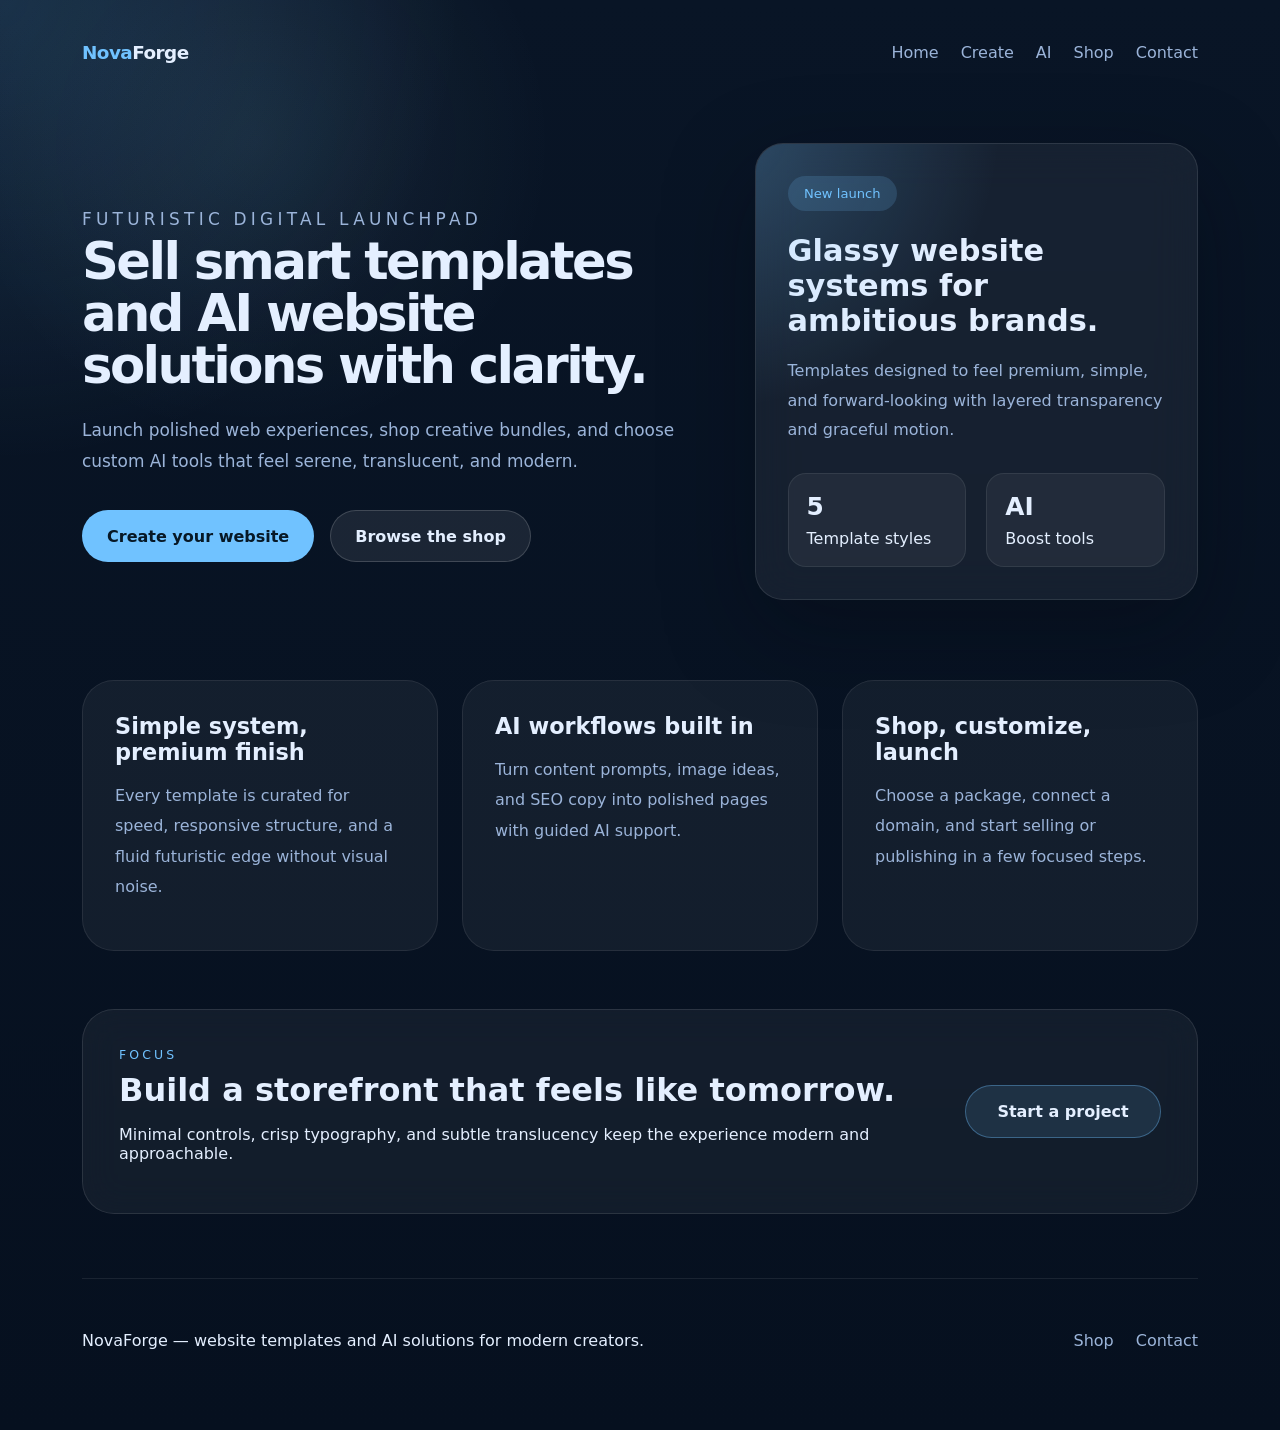
==== index.html @ 1016f18b "Initial commit: futuristic website templates site" ====
<!DOCTYPE html>
<html lang="en">
  <head>
    <meta charset="UTF-8" />
    <meta name="viewport" content="width=device-width, initial-scale=1.0" />
    <title>NovaForge — Futuristic website templates & AI solutions</title>
    <link rel="stylesheet" href="style.css" />
    <script defer src="index.js"></script>
  </head>
  <body>
    <div class="page-shell">
      <header class="site-header">
        <a class="brand" href="index.html"><span>Nova</span>Forge</a>
        <nav class="site-nav" aria-label="Primary navigation">
          <a href="index.html">Home</a>
          <a href="create.html">Create</a>
          <a href="ai.html">AI</a>
          <a href="shop.html">Shop</a>
          <a href="contact.html">Contact</a>
        </nav>
        <button class="nav-toggle" aria-label="Open menu"><span></span><span></span><span></span></button>
      </header>

      <main class="hero-panel home-hero">
        <div class="hero-copy reveal-on-scroll">
          <p class="eyebrow">Futuristic digital launchpad</p>
          <h1>Sell smart templates and AI website solutions with clarity.</h1>
          <p>Launch polished web experiences, shop creative bundles, and choose custom AI tools that feel serene, translucent, and modern.</p>
          <div class="hero-actions">
            <a class="btn btn-primary" href="create.html">Create your website</a>
            <a class="btn btn-secondary" href="shop.html">Browse the shop</a>
          </div>
        </div>

        <aside class="hero-card reveal-on-scroll">
          <div class="hero-card__tag">New launch</div>
          <h2>Glassy website systems for ambitious brands.</h2>
          <p>Templates designed to feel premium, simple, and forward-looking with layered transparency and graceful motion.</p>
          <div class="hero-card__stats">
            <div>
              <strong>5</strong>
              <span>Template styles</span>
            </div>
            <div>
              <strong>AI</strong>
              <span>Boost tools</span>
            </div>
          </div>
        </aside>
      </main>

      <section class="feature-grid">
        <article class="feature-block reveal-on-scroll">
          <h2>Simple system, premium finish</h2>
          <p>Every template is curated for speed, responsive structure, and a fluid futuristic edge without visual noise.</p>
        </article>
        <article class="feature-block reveal-on-scroll">
          <h2>AI workflows built in</h2>
          <p>Turn content prompts, image ideas, and SEO copy into polished pages with guided AI support.</p>
        </article>
        <article class="feature-block reveal-on-scroll">
          <h2>Shop, customize, launch</h2>
          <p>Choose a package, connect a domain, and start selling or publishing in a few focused steps.</p>
        </article>
      </section>

      <section class="wide-cta reveal-on-scroll">
        <div>
          <span class="eyebrow">Focus</span>
          <h2>Build a storefront that feels like tomorrow.</h2>
          <p>Minimal controls, crisp typography, and subtle translucency keep the experience modern and approachable.</p>
        </div>
        <a class="glass-link" href="create.html">Start a project</a>
      </section>

      <footer class="site-footer reveal-on-scroll">
        <p>NovaForge — website templates and AI solutions for modern creators.</p>
        <div class="footer-links">
          <a href="shop.html">Shop</a>
          <a href="contact.html">Contact</a>
        </div>
      </footer>
    </div>

    <div class="mobile-menu" aria-hidden="true">
      <nav>
        <a href="index.html">Home</a>
        <a href="create.html">Create</a>
        <a href="ai.html">AI</a>
        <a href="shop.html">Shop</a>
        <a href="contact.html">Contact</a>
      </nav>
      <button class="close-menu">Close menu</button>
    </div>
  </body>
</html>
---- style.css ----
:root {
  color-scheme: dark;
  --bg: #08121f;
  --surface: rgba(16, 29, 48, 0.72);
  --surface-strong: rgba(22, 39, 65, 0.88);
  --panel: rgba(128, 177, 255, 0.12);
  --text: #e4efff;
  --muted: #9bb4d9;
  --accent: #70c2ff;
  --accent-soft: rgba(112, 194, 255, 0.16);
  --border: rgba(255, 255, 255, 0.12);
  --shadow: 0 30px 90px rgba(5, 10, 18, 0.35);
  --radius: 28px;
}

* {
  box-sizing: border-box;
}

html,
body {
  margin: 0;
  min-height: 100%;
  font-family: Inter, ui-sans-serif, system-ui, -apple-system, BlinkMacSystemFont, "Segoe UI", sans-serif;
  background: radial-gradient(circle at top left, rgba(112, 194, 255, 0.16), transparent 24%),
    radial-gradient(circle at 20% 10%, rgba(168, 232, 255, 0.08), transparent 18%),
    linear-gradient(180deg, #091526 0%, #06101f 100%);
  color: var(--text);
}

body {
  overflow-x: hidden;
}

img,
svg {
  max-width: 100%;
  display: block;
}

a {
  color: inherit;
  text-decoration: none;
}

button {
  font: inherit;
}

.page-shell {
  max-width: 1180px;
  margin: 0 auto;
  padding: 32px 32px 64px;
}

.site-header {
  display: flex;
  align-items: center;
  justify-content: space-between;
  gap: 28px;
  padding: 10px 0 32px;
}

.brand {
  color: var(--text);
  font-size: 1.15rem;
  font-weight: 700;
  letter-spacing: -0.03em;
}

.brand span {
  color: var(--accent);
}

.site-nav {
  display: flex;
  flex-wrap: wrap;
  align-items: center;
  gap: 22px;
}

.site-nav a {
  color: var(--muted);
  transition: color 180ms ease;
}

.site-nav a:hover,
.site-nav a:focus-visible {
  color: var(--text);
}

.nav-toggle {
  display: none;
  width: 48px;
  height: 48px;
  border: 1px solid var(--border);
  border-radius: 16px;
  background: rgba(12, 20, 34, 0.72);
  backdrop-filter: blur(18px);
  color: var(--text);
  cursor: pointer;
  padding: 0;
  position: relative;
}

.nav-toggle span {
  display: block;
  width: 20px;
  height: 2px;
  background: currentColor;
  border-radius: 999px;
  margin: 5px auto;
}

.hero-panel {
  display: grid;
  grid-template-columns: 1.3fr 0.9fr;
  gap: 32px;
  align-items: center;
  padding: 48px 0 32px;
}

.hero-copy {
  max-width: 620px;
}

.eyebrow {
  text-transform: uppercase;
  letter-spacing: 0.25em;
  font-size: 0.78rem;
  color: var(--accent);
  margin-bottom: 18px;
}

h1,
h2,
h3 {
  margin: 0;
  color: var(--text);
}

h1 {
  font-size: clamp(2.6rem, 4vw, 4.4rem);
  line-height: 1.02;
  letter-spacing: -0.05em;
}

.hero-copy p {
  font-size: 1.06rem;
  line-height: 1.8;
  color: var(--muted);
  margin: 24px 0 0;
}

.hero-actions {
  display: flex;
  flex-wrap: wrap;
  gap: 16px;
  margin-top: 34px;
}

.btn {
  display: inline-flex;
  align-items: center;
  justify-content: center;
  min-height: 52px;
  padding: 0 24px;
  border-radius: 999px;
  border: 1px solid transparent;
  font-weight: 600;
  transition: transform 180ms ease, background-color 180ms ease, border-color 180ms ease;
}

.btn:hover,
.btn:focus-visible {
  transform: translateY(-1px);
}

.btn-primary {
  background: var(--accent);
  color: #071826;
}

.btn-secondary {
  background: rgba(255, 255, 255, 0.08);
  border-color: rgba(255, 255, 255, 0.16);
  color: var(--text);
}

.hero-card {
  position: relative;
  min-height: 320px;
  border-radius: var(--radius);
  background: rgba(255, 255, 255, 0.06);
  border: 1px solid rgba(255, 255, 255, 0.1);
  box-shadow: var(--shadow);
  backdrop-filter: blur(22px);
  padding: 32px;
  overflow: hidden;
}

.hero-card::before {
  content: "";
  position: absolute;
  inset: -20px 0 0 -40px;
  background: radial-gradient(circle at top left, rgba(112, 194, 255, 0.28), transparent 42%);
}

.hero-card__tag {
  display: inline-flex;
  align-items: center;
  gap: 10px;
  padding: 10px 16px;
  border-radius: 999px;
  background: rgba(112, 194, 255, 0.16);
  font-size: 0.82rem;
  color: var(--accent);
  margin-bottom: 22px;
}

.hero-card h2 {
  font-size: 1.9rem;
  margin-bottom: 18px;
}

.hero-card p {
  color: var(--muted);
  line-height: 1.85;
}

.hero-card__stats {
  display: grid;
  grid-template-columns: repeat(2, minmax(0, 1fr));
  gap: 20px;
  margin-top: 28px;
}

.hero-card__stats div {
  background: rgba(255, 255, 255, 0.05);
  border: 1px solid rgba(255, 255, 255, 0.08);
  border-radius: 18px;
  padding: 18px;
}

.hero-card__stats strong {
  display: block;
  font-size: 1.55rem;
  margin-bottom: 8px;
}

.feature-grid {
  display: grid;
  grid-template-columns: repeat(3, minmax(0, 1fr));
  gap: 24px;
  margin-top: 48px;
}

.feature-block {
  background: rgba(255, 255, 255, 0.05);
  border: 1px solid rgba(255, 255, 255, 0.08);
  border-radius: 32px;
  padding: 32px;
  min-height: 220px;
}

.feature-block h2 {
  font-size: 1.4rem;
  margin-bottom: 14px;
}

.feature-block p {
  color: var(--muted);
  line-height: 1.9;
}

.wide-cta {
  display: flex;
  justify-content: space-between;
  align-items: center;
  gap: 24px;
  margin-top: 58px;
  padding: 34px 36px;
  border-radius: 32px;
  border: 1px solid rgba(255, 255, 255, 0.1);
  background: rgba(255, 255, 255, 0.05);
  backdrop-filter: blur(18px);
}

.wide-cta h2 {
  font-size: 2rem;
  margin: 8px 0 0;
}

.glass-link {
  display: inline-flex;
  align-items: center;
  justify-content: center;
  min-width: 196px;
  padding: 16px 22px;
  border-radius: 999px;
  border: 1px solid rgba(112, 194, 255, 0.36);
  background: rgba(112, 194, 255, 0.12);
  color: var(--text);
  font-weight: 600;
}

.site-footer {
  display: flex;
  justify-content: space-between;
  align-items: center;
  gap: 28px;
  margin-top: 64px;
  padding-top: 36px;
  border-top: 1px solid rgba(255, 255, 255, 0.08);
}

.footer-links {
  display: flex;
  gap: 22px;
  flex-wrap: wrap;
}

.footer-links a {
  color: var(--muted);
}

.mobile-menu {
  position: fixed;
  inset: 0;
  background: rgba(4, 12, 24, 0.96);
  transform: translateY(-100%);
  transition: transform 260ms ease;
  padding: 60px 28px 24px;
  display: flex;
  flex-direction: column;
  justify-content: space-between;
  z-index: 40;
}

.mobile-menu.open {
  transform: translateY(0);
}

.mobile-menu nav {
  display: grid;
  gap: 22px;
}

.mobile-menu a {
  color: var(--text);
  font-size: 1.2rem;
  font-weight: 600;
}

.close-menu {
  border: 0;
  background: rgba(255, 255, 255, 0.08);
  color: var(--text);
  border-radius: 18px;
  min-height: 52px;
  cursor: pointer;
}

.reveal-on-scroll {
  opacity: 0;
  transform: translateY(24px);
  transition: opacity 650ms ease, transform 650ms ease;
}

.reveal-on-scroll.is-visible {
  opacity: 1;
  transform: translateY(0);
}

@media (max-width: 960px) {
  .page-shell {
    padding: 28px 24px 56px;
  }

  .hero-panel {
    grid-template-columns: 1fr;
  }

  .feature-grid {
    grid-template-columns: 1fr;
  }

  .wide-cta {
    flex-direction: column;
    align-items: stretch;
  }

  .site-header {
    align-items: flex-start;
  }

  .site-nav {
    display: none;
  }

  .nav-toggle {
    display: inline-flex;
  }
}

@media (max-width: 640px) {
  h1 {
    font-size: 2.45rem;
  }

  .hero-card {
    min-height: auto;
  }

  .hero-actions {
    flex-direction: column;
  }
}
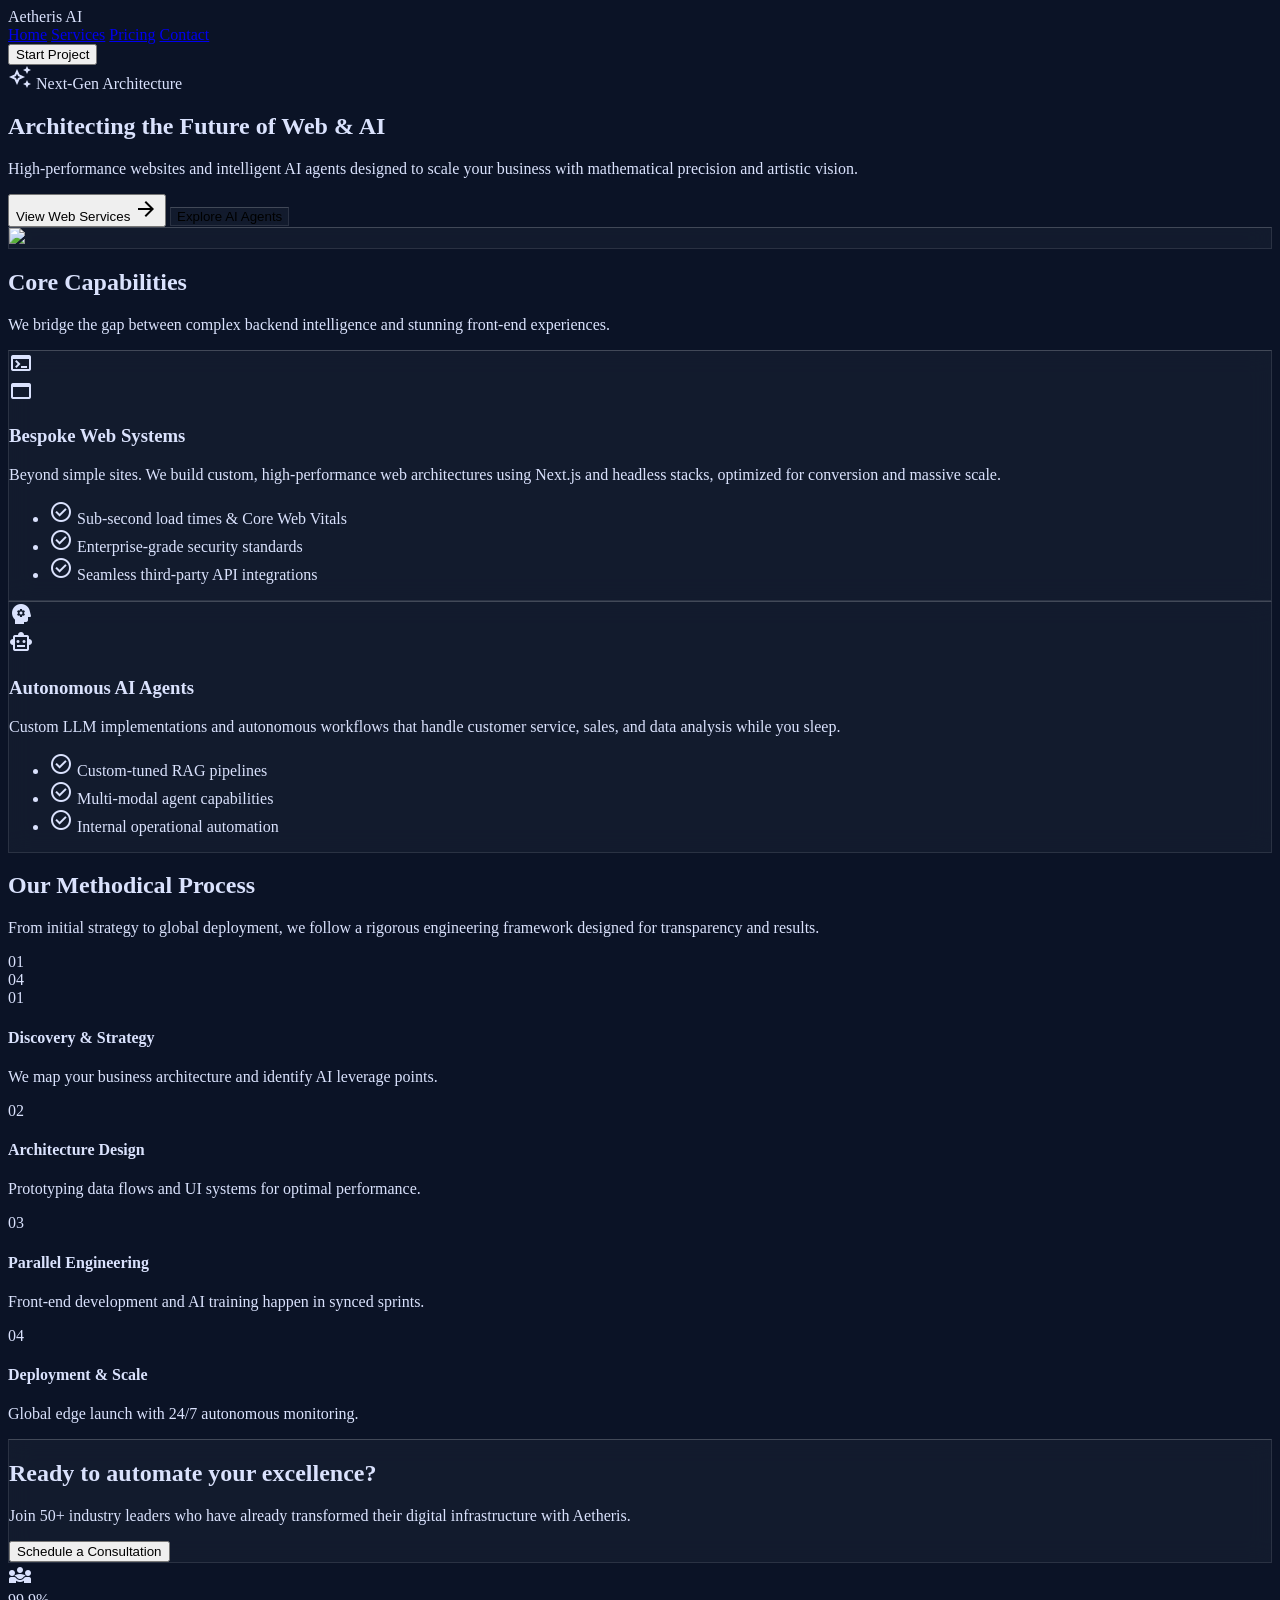
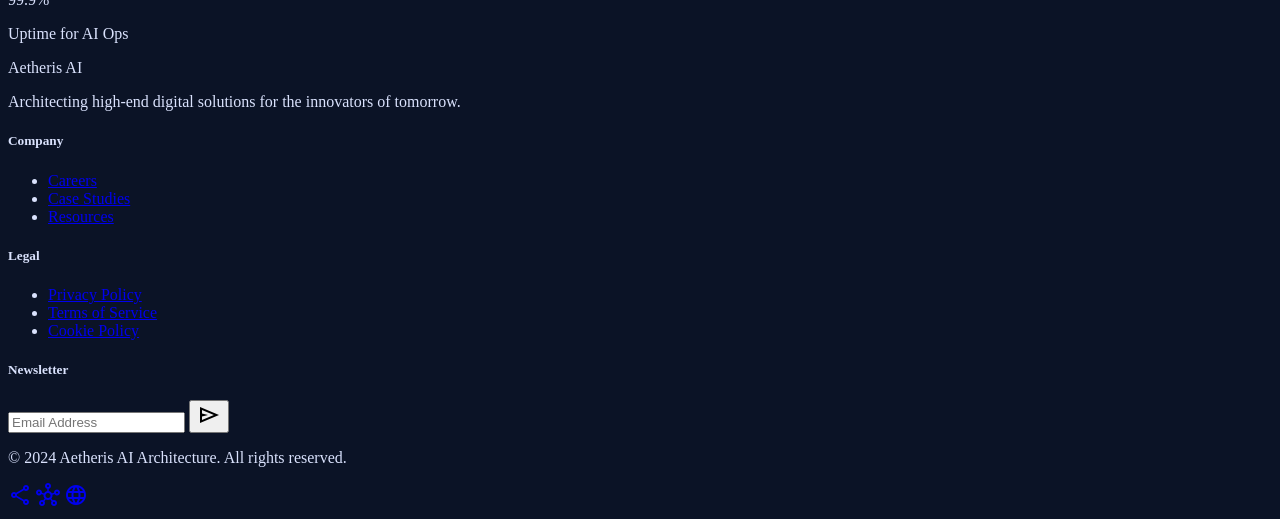
==== commit 21c9e537: "Add Vanta hero backgrounds, update Aetheris page content, and add service.html" ====
--- a/index.html
+++ b/index.html
@@ -1,96 +1,395 @@
-<!DOCTYPE html>
-<html lang="en">
-  <head>
-    <meta charset="UTF-8" />
-    <meta name="viewport" content="width=device-width, initial-scale=1.0" />
-    <title>NovaForge — Futuristic website templates & AI solutions</title>
-    <link rel="stylesheet" href="style.css" />
-    <script defer src="index.js"></script>
-  </head>
-  <body>
-    <div class="page-shell">
-      <header class="site-header">
-        <a class="brand" href="index.html"><span>Nova</span>Forge</a>
-        <nav class="site-nav" aria-label="Primary navigation">
-          <a href="index.html">Home</a>
-          <a href="create.html">Create</a>
-          <a href="ai.html">AI</a>
-          <a href="shop.html">Shop</a>
-          <a href="contact.html">Contact</a>
-        </nav>
-        <button class="nav-toggle" aria-label="Open menu"><span></span><span></span><span></span></button>
-      </header>
+<!DOCTYPE html><html class="dark" lang="en"><head>
+<meta charset="utf-8">
+<meta content="width=device-width, initial-scale=1.0" name="viewport">
+<title>Aetheris AI Architecture | Architecting the Future</title>
+<script src="https://cdn.tailwindcss.com?plugins=forms,container-queries"></script>
+<link href="https://fonts.googleapis.com/css2?family=Plus+Jakarta+Sans:wght@400;500;600;700;800&amp;family=Inter:wght@300;400;500;600&amp;family=Geist:wght@400;500;600&amp;family=Material+Symbols+Outlined:wght,FILL@100..700,0..1&amp;display=swap" rel="stylesheet">
+<link href="https://fonts.googleapis.com/css2?family=Material+Symbols+Outlined:wght,FILL@100..700,0..1&amp;display=swap" rel="stylesheet">
+<link href="https://fonts.googleapis.com/css2?family=Geist:wght@100..900&amp;family=Inter:wght@100..900&amp;family=Plus+Jakarta+Sans:wght@100..900&amp;display=swap" rel="stylesheet">
+<script id="tailwind-config">
+      tailwind.config = {
+        darkMode: "class",
+        theme: {
+          extend: {
+            "colors": {
+                    "outline-variant": "#424754",
+                    "on-surface-variant": "#c2c6d6",
+                    "outline": "#8c909f",
+                    "error-container": "#93000a",
+                    "primary-container": "#4d8eff",
+                    "on-tertiary-container": "#272a2c",
+                    "surface-container-highest": "#2d3449",
+                    "on-surface": "#dae2fd",
+                    "secondary-fixed": "#acedff",
+                    "inverse-surface": "#dae2fd",
+                    "on-secondary-fixed": "#001f26",
+                    "on-primary-fixed-variant": "#004395",
+                    "primary-fixed": "#d8e2ff",
+                    "primary-fixed-dim": "#adc6ff",
+                    "surface-variant": "#2d3449",
+                    "error": "#ffb4ab",
+                    "tertiary-fixed-dim": "#c4c7c9",
+                    "secondary-fixed-dim": "#4cd7f6",
+                    "surface": "#0b1326",
+                    "on-primary-fixed": "#001a42",
+                    "secondary-container": "#03b5d3",
+                    "surface-container": "#171f33",
+                    "surface-container-high": "#222a3d",
+                    "primary": "#adc6ff",
+                    "on-error": "#690005",
+                    "secondary": "#4cd7f6",
+                    "inverse-primary": "#005ac2",
+                    "tertiary-container": "#8e9193",
+                    "on-tertiary-fixed": "#191c1e",
+                    "on-secondary": "#003640",
+                    "on-primary": "#002e6a",
+                    "on-tertiary-fixed-variant": "#444749",
+                    "background": "#0b1326",
+                    "on-secondary-container": "#00424e",
+                    "on-primary-container": "#00285d",
+                    "surface-bright": "#31394d",
+                    "inverse-on-surface": "#283044",
+                    "surface-container-low": "#131b2e",
+                    "surface-container-lowest": "#060e20",
+                    "on-background": "#dae2fd",
+                    "on-error-container": "#ffdad6",
+                    "on-tertiary": "#2d3133",
+                    "surface-tint": "#adc6ff",
+                    "tertiary": "#c4c7c9",
+                    "surface-dim": "#0b1326",
+                    "on-secondary-fixed-variant": "#004e5c",
+                    "tertiary-fixed": "#e0e3e5"
+            },
+            "borderRadius": {
+                    "DEFAULT": "0.25rem",
+                    "lg": "0.5rem",
+                    "xl": "0.75rem",
+                    "full": "9999px"
+            },
+            "spacing": {
+                    "section-padding-desktop": "120px",
+                    "container-max": "1280px",
+                    "base": "8px",
+                    "section-padding-mobile": "64px",
+                    "gutter": "24px"
+            },
+            "fontFamily": {
+                    "label-md": ["Geist"],
+                    "body-md": ["Inter"],
+                    "body-lg": ["Inter"],
+                    "headline-md": ["Plus Jakarta Sans"],
+                    "display-lg": ["Plus Jakarta Sans"],
+                    "headline-lg-mobile": ["Plus Jakarta Sans"],
+                    "headline-lg": ["Plus Jakarta Sans"]
+            },
+            "fontSize": {
+                    "label-md": ["14px", {"lineHeight": "20px", "letterSpacing": "0.05em", "fontWeight": "500"}],
+                    "body-md": ["16px", {"lineHeight": "24px", "fontWeight": "400"}],
+                    "body-lg": ["18px", {"lineHeight": "28px", "fontWeight": "400"}],
+                    "headline-md": ["30px", {"lineHeight": "38px", "fontWeight": "600"}],
+                    "display-lg": ["72px", {"lineHeight": "80px", "letterSpacing": "-0.02em", "fontWeight": "700"}],
+                    "headline-lg-mobile": ["32px", {"lineHeight": "40px", "fontWeight": "700"}],
+                    "headline-lg": ["48px", {"lineHeight": "56px", "letterSpacing": "-0.01em", "fontWeight": "700"}]
+            }
+          },
+        },
+      }
+    </script>
+<style>
+        body {
+            background-color: #0b1326;
+            color: #dae2fd;
+            overflow-x: hidden;
+        }
+        .glass-panel {
+            background: rgba(30, 41, 59, 0.4);
+            backdrop-filter: blur(12px);
+            border: 1px solid rgba(255, 255, 255, 0.1);
+            border-top: 1px solid rgba(255, 255, 255, 0.2);
+        }
+        .text-glow-primary {
+            text-shadow: 0 0 20px rgba(173, 198, 255, 0.3);
+        }
+        .bg-glow-gradient {
+            background: radial-gradient(circle at center, rgba(76, 215, 246, 0.15) 0%, transparent 70%);
+        }
+        .material-symbols-outlined {
+            font-variation-settings: 'FILL' 0, 'wght' 400, 'GRAD' 0, 'opsz' 24;
+        }
+        @keyframes float {
+            0% { transform: translateY(0px); }
+            50% { transform: translateY(-10px); }
+            100% { transform: translateY(0px); }
+        }
+        .animate-float {
+            animation: float 6s ease-in-out infinite;
+        }
+    </style>
+</head>
+<body class="font-body-md text-body-md selection:bg-primary-container selection:text-on-primary-container">
+<!-- TopNavBar -->
+<nav class="fixed top-0 w-full z-50 bg-surface/80 backdrop-blur-xl border-b border-white/10 shadow-sm">
+<div class="flex justify-between items-center px-8 py-4 max-w-container-max mx-auto">
+<div class="font-headline-md text-headline-md font-bold text-primary tracking-tight">
+                Aetheris AI
+            </div>
+<!-- Desktop Links -->
+<div class="hidden md:flex space-x-8 items-center">
+<a class="font-label-md text-label-md text-primary font-bold border-b-2 border-primary pb-1" href="#">Home</a>
+<a class="font-label-md text-label-md text-on-surface-variant hover:text-primary transition-colors" href="#">Services</a>
+<a class="font-label-md text-label-md text-on-surface-variant hover:text-primary transition-colors" href="#">Pricing</a>
+<a class="font-label-md text-label-md text-on-surface-variant hover:text-primary transition-colors" href="#">Contact</a>
+</div>
+<button class="px-6 py-2 bg-primary text-on-primary rounded-full font-label-md text-label-md hover:opacity-80 transition-all scale-95 active:scale-90 transition-transform">
+                Start Project
+            </button>
+</div>
+</nav>
+<main>
+<!-- Hero Section -->
+<section class="relative min-h-screen flex items-center pt-24 overflow-hidden">
+<!-- Background Animation Placeholder -->
+<div class="absolute inset-0 z-0">
 
-      <main class="hero-panel home-hero">
-        <div class="hero-copy reveal-on-scroll">
-          <p class="eyebrow">Futuristic digital launchpad</p>
-          <h1>Sell smart templates and AI website solutions with clarity.</h1>
-          <p>Launch polished web experiences, shop creative bundles, and choose custom AI tools that feel serene, translucent, and modern.</p>
-          <div class="hero-actions">
-            <a class="btn btn-primary" href="create.html">Create your website</a>
-            <a class="btn btn-secondary" href="shop.html">Browse the shop</a>
-          </div>
-        </div>
+<div class="absolute inset-0 bg-gradient-to-b from-surface-dim/0 via-surface-dim/50 to-surface-dim"></div>
+</div>
+<div class="relative z-10 max-w-container-max mx-auto px-8 w-full grid grid-cols-1 lg:grid-cols-2 gap-12 items-center">
+<div class="space-y-8">
+<div class="inline-flex items-center space-x-2 px-3 py-1 rounded-full bg-secondary/10 border border-secondary/20 text-secondary">
+<span class="material-symbols-outlined text-[18px]">auto_awesome</span>
+<span class="font-label-md text-label-md uppercase tracking-widest">Next-Gen Architecture</span>
+</div>
+<h1 class="font-display-lg text-display-lg leading-[1.1] tracking-tight text-white">
+                        Architecting the <span class="text-transparent bg-clip-text bg-gradient-to-r from-primary via-secondary to-primary">Future</span> of Web &amp; AI
+                    </h1>
+<p class="font-body-lg text-body-lg text-on-surface-variant max-w-lg">
+                        High-performance websites and intelligent AI agents designed to scale your business with mathematical precision and artistic vision.
+                    </p>
+<div class="flex flex-wrap gap-4 pt-4">
+<button class="px-8 py-4 bg-primary text-on-primary rounded-xl font-label-md text-label-md font-bold shadow-lg shadow-primary/20 hover:scale-105 transition-transform flex items-center group">
+                            View Web Services
+                            <span class="material-symbols-outlined ml-2 group-hover:translate-x-1 transition-transform">arrow_forward</span>
+</button>
+<button class="px-8 py-4 glass-panel text-secondary rounded-xl font-label-md text-label-md font-bold border border-secondary/30 hover:bg-secondary/10 transition-colors">
+                            Explore AI Agents
+                        </button>
+</div>
+</div>
+<div class="relative hidden lg:block">
+<div class="relative z-10 animate-float">
+<div class="glass-panel p-4 rounded-3xl overflow-hidden shadow-2xl">
+<img class="rounded-2xl w-full h-[500px] object-cover" data-alt="A futuristic, high-tech 3D abstract visualization of a neural network intertwined with architectural blueprints. The aesthetic is dark and sophisticated, with neon cyan and electric blue light trails illuminating a deep obsidian glass surface. Cinematic lighting creates sharp highlights and soft, moody shadows, reflecting a premium AI agency brand." src="https://lh3.googleusercontent.com/aida-public/[base64]">
+</div>
+</div>
+<!-- Glow effects -->
+<div class="absolute -top-20 -right-20 w-80 h-80 bg-primary/20 rounded-full blur-[100px]"></div>
+<div class="absolute -bottom-20 -left-20 w-64 h-64 bg-secondary/20 rounded-full blur-[80px]"></div>
+</div>
+</div>
+</section>
+<!-- Core Services -->
+<section class="py-section-padding-desktop max-w-container-max mx-auto px-8 relative">
+<div class="text-center mb-20 space-y-4">
+<h2 class="font-headline-lg text-headline-lg text-white">Core Capabilities</h2>
+<div class="h-1 w-24 bg-gradient-to-r from-primary to-secondary mx-auto rounded-full"></div>
+<p class="font-body-md text-body-md text-on-surface-variant max-w-2xl mx-auto">
+                    We bridge the gap between complex backend intelligence and stunning front-end experiences.
+                </p>
+</div>
+<div class="grid grid-cols-1 md:grid-cols-2 gap-8">
+<!-- Web Dev Card -->
+<div class="glass-panel group p-10 rounded-[2.5rem] relative overflow-hidden transition-all hover:-translate-y-2">
+<div class="absolute top-0 right-0 p-8 text-white/5 group-hover:text-primary/10 transition-colors">
+<span class="material-symbols-outlined text-[120px]" style="font-variation-settings: 'FILL' 1;">terminal</span>
+</div>
+<div class="relative z-10 space-y-6">
+<div class="w-16 h-16 rounded-2xl bg-primary/10 flex items-center justify-center text-primary">
+<span class="material-symbols-outlined text-[32px]">web_asset</span>
+</div>
+<h3 class="font-headline-md text-headline-md text-white">Bespoke Web Systems</h3>
+<p class="font-body-md text-body-md text-on-surface-variant">
+                            Beyond simple sites. We build custom, high-performance web architectures using Next.js and headless stacks, optimized for conversion and massive scale.
+                        </p>
+<ul class="space-y-3 font-label-md text-label-md text-on-surface">
+<li class="flex items-center space-x-3">
+<span class="material-symbols-outlined text-primary text-[18px]">check_circle</span>
+<span>Sub-second load times &amp; Core Web Vitals</span>
+</li>
+<li class="flex items-center space-x-3">
+<span class="material-symbols-outlined text-primary text-[18px]">check_circle</span>
+<span>Enterprise-grade security standards</span>
+</li>
+<li class="flex items-center space-x-3">
+<span class="material-symbols-outlined text-primary text-[18px]">check_circle</span>
+<span>Seamless third-party API integrations</span>
+</li>
+</ul>
+</div>
+</div>
+<!-- AI Agent Card -->
+<div class="glass-panel group p-10 rounded-[2.5rem] relative overflow-hidden transition-all hover:-translate-y-2 border-primary/20">
+<div class="absolute top-0 right-0 p-8 text-white/5 group-hover:text-secondary/10 transition-colors">
+<span class="material-symbols-outlined text-[120px]" style="font-variation-settings: 'FILL' 1;">psychology</span>
+</div>
+<div class="relative z-10 space-y-6">
+<div class="w-16 h-16 rounded-2xl bg-secondary/10 flex items-center justify-center text-secondary">
+<span class="material-symbols-outlined text-[32px]">smart_toy</span>
+</div>
+<h3 class="font-headline-md text-headline-md text-white">Autonomous AI Agents</h3>
+<p class="font-body-md text-body-md text-on-surface-variant">
+                            Custom LLM implementations and autonomous workflows that handle customer service, sales, and data analysis while you sleep.
+                        </p>
+<ul class="space-y-3 font-label-md text-label-md text-on-surface">
+<li class="flex items-center space-x-3">
+<span class="material-symbols-outlined text-secondary text-[18px]">check_circle</span>
+<span>Custom-tuned RAG pipelines</span>
+</li>
+<li class="flex items-center space-x-3">
+<span class="material-symbols-outlined text-secondary text-[18px]">check_circle</span>
+<span>Multi-modal agent capabilities</span>
+</li>
+<li class="flex items-center space-x-3">
+<span class="material-symbols-outlined text-secondary text-[18px]">check_circle</span>
+<span>Internal operational automation</span>
+</li>
+</ul>
+</div>
+</div>
+</section>
+<!-- Process Section -->
+<section class="bg-surface-container-lowest py-section-padding-desktop relative">
+<div class="max-w-container-max mx-auto px-8">
+<div class="flex flex-col md:flex-row justify-between items-end mb-20 gap-8">
+<div class="max-w-xl space-y-4">
+<h2 class="font-headline-lg text-headline-lg text-white">Our Methodical Process</h2>
+<p class="font-body-md text-body-md text-on-surface-variant">
+                            From initial strategy to global deployment, we follow a rigorous engineering framework designed for transparency and results.
+                        </p>
+</div>
+<div class="flex items-center space-x-4 pb-2">
+<div class="w-12 h-12 rounded-full border border-outline flex items-center justify-center text-on-surface-variant">01</div>
+<div class="w-12 h-[1px] bg-outline-variant"></div>
+<div class="w-12 h-12 rounded-full border border-outline flex items-center justify-center text-on-surface-variant">04</div>
+</div>
+</div>
+<div class="grid grid-cols-1 md:grid-cols-4 gap- gutter">
+<!-- Step 1 -->
+<div class="space-y-6 relative group">
+<div class="text-6xl font-bold text-outline-variant group-hover:text-primary transition-colors duration-500">01</div>
+<h4 class="font-headline-md text-[24px] text-white">Discovery &amp; Strategy</h4>
+<p class="font-body-md text-on-surface-variant">We map your business architecture and identify AI leverage points.</p>
+<div class="h-1 w-0 bg-primary group-hover:w-full transition-all duration-700"></div>
+</div>
+<!-- Step 2 -->
+<div class="space-y-6 relative group">
+<div class="text-6xl font-bold text-outline-variant group-hover:text-primary transition-colors duration-500">02</div>
+<h4 class="font-headline-md text-[24px] text-white">Architecture Design</h4>
+<p class="font-body-md text-on-surface-variant">Prototyping data flows and UI systems for optimal performance.</p>
+<div class="h-1 w-0 bg-primary group-hover:w-full transition-all duration-700"></div>
+</div>
+<!-- Step 3 -->
+<div class="space-y-6 relative group">
+<div class="text-6xl font-bold text-outline-variant group-hover:text-primary transition-colors duration-500">03</div>
+<h4 class="font-headline-md text-[24px] text-white">Parallel Engineering</h4>
+<p class="font-body-md text-on-surface-variant">Front-end development and AI training happen in synced sprints.</p>
+<div class="h-1 w-0 bg-primary group-hover:w-full transition-all duration-700"></div>
+</div>
+<!-- Step 4 -->
+<div class="space-y-6 relative group">
+<div class="text-6xl font-bold text-outline-variant group-hover:text-primary transition-colors duration-500">04</div>
+<h4 class="font-headline-md text-[24px] text-white">Deployment &amp; Scale</h4>
+<p class="font-body-md text-on-surface-variant">Global edge launch with 24/7 autonomous monitoring.</p>
+<div class="h-1 w-0 bg-primary group-hover:w-full transition-all duration-700"></div>
+</div>
+</div>
+</div>
+</section>
+<!-- CTA / Bento Section -->
+<section class="py-section-padding-desktop max-w-container-max mx-auto px-8">
+<div class="grid grid-cols-1 lg:grid-cols-3 gap-8">
+<div class="lg:col-span-2 glass-panel rounded-[3rem] p-12 flex flex-col justify-between relative overflow-hidden min-h-[400px]">
+<div class="absolute inset-0 z-0">
 
-        <aside class="hero-card reveal-on-scroll">
-          <div class="hero-card__tag">New launch</div>
-          <h2>Glassy website systems for ambitious brands.</h2>
-          <p>Templates designed to feel premium, simple, and forward-looking with layered transparency and graceful motion.</p>
-          <div class="hero-card__stats">
-            <div>
-              <strong>5</strong>
-              <span>Template styles</span>
-            </div>
-            <div>
-              <strong>AI</strong>
-              <span>Boost tools</span>
-            </div>
-          </div>
-        </aside>
-      </main>
-
-      <section class="feature-grid">
-        <article class="feature-block reveal-on-scroll">
-          <h2>Simple system, premium finish</h2>
-          <p>Every template is curated for speed, responsive structure, and a fluid futuristic edge without visual noise.</p>
-        </article>
-        <article class="feature-block reveal-on-scroll">
-          <h2>AI workflows built in</h2>
-          <p>Turn content prompts, image ideas, and SEO copy into polished pages with guided AI support.</p>
-        </article>
-        <article class="feature-block reveal-on-scroll">
-          <h2>Shop, customize, launch</h2>
-          <p>Choose a package, connect a domain, and start selling or publishing in a few focused steps.</p>
-        </article>
-      </section>
-
-      <section class="wide-cta reveal-on-scroll">
-        <div>
-          <span class="eyebrow">Focus</span>
-          <h2>Build a storefront that feels like tomorrow.</h2>
-          <p>Minimal controls, crisp typography, and subtle translucency keep the experience modern and approachable.</p>
-        </div>
-        <a class="glass-link" href="create.html">Start a project</a>
-      </section>
-
-      <footer class="site-footer reveal-on-scroll">
-        <p>NovaForge — website templates and AI solutions for modern creators.</p>
-        <div class="footer-links">
-          <a href="shop.html">Shop</a>
-          <a href="contact.html">Contact</a>
-        </div>
-      </footer>
-    </div>
-
-    <div class="mobile-menu" aria-hidden="true">
-      <nav>
-        <a href="index.html">Home</a>
-        <a href="create.html">Create</a>
-        <a href="ai.html">AI</a>
-        <a href="shop.html">Shop</a>
-        <a href="contact.html">Contact</a>
-      </nav>
-      <button class="close-menu">Close menu</button>
-    </div>
-  </body>
-</html>
+</div>
+<div class="relative z-10 space-y-6">
+<h2 class="font-headline-lg text-headline-lg text-white">Ready to automate your excellence?</h2>
+<p class="font-body-lg text-on-surface-variant max-w-lg">Join 50+ industry leaders who have already transformed their digital infrastructure with Aetheris.</p>
+<button class="px-10 py-5 bg-white text-surface-dim rounded-2xl font-bold hover:scale-105 transition-transform">Schedule a Consultation</button>
+</div>
+</div>
+<div class="bg-primary-container rounded-[3rem] p-12 flex flex-col justify-between text-on-primary-container">
+<span class="material-symbols-outlined text-[64px]">diversity_3</span>
+<div>
+<div class="text-5xl font-bold mb-2">99.9%</div>
+<p class="font-label-md opacity-80 uppercase tracking-widest">Uptime for AI Ops</p>
+</div>
+</div>
+</div>
+</section>
+</main>
+<!-- Footer -->
+<footer class="bg-surface-container-lowest w-full py-16 border-t border-white/5">
+<div class="grid grid-cols-1 md:grid-cols-4 gap-gutter px-8 max-w-container-max mx-auto">
+<div class="space-y-6">
+<div class="font-headline-md text-headline-md text-on-surface font-bold tracking-tight">Aetheris AI</div>
+<p class="text-on-surface-variant font-body-md">Architecting high-end digital solutions for the innovators of tomorrow.</p>
+</div>
+<div class="space-y-4">
+<h5 class="text-white font-bold font-label-md">Company</h5>
+<ul class="space-y-2">
+<li><a class="text-on-surface-variant hover:text-secondary transition-colors font-body-md" href="#">Careers</a></li>
+<li><a class="text-on-surface-variant hover:text-secondary transition-colors font-body-md" href="#">Case Studies</a></li>
+<li><a class="text-on-surface-variant hover:text-secondary transition-colors font-body-md" href="#">Resources</a></li>
+</ul>
+</div>
+<div class="space-y-4">
+<h5 class="text-white font-bold font-label-md">Legal</h5>
+<ul class="space-y-2">
+<li><a class="text-on-surface-variant hover:text-secondary transition-colors font-body-md" href="#">Privacy Policy</a></li>
+<li><a class="text-on-surface-variant hover:text-secondary transition-colors font-body-md" href="#">Terms of Service</a></li>
+<li><a class="text-on-surface-variant hover:text-secondary transition-colors font-body-md" href="#">Cookie Policy</a></li>
+</ul>
+</div>
+<div class="space-y-6">
+<h5 class="text-white font-bold font-label-md">Newsletter</h5>
+<div class="flex">
+<input class="bg-surface-container border-none rounded-l-xl w-full focus:ring-1 focus:ring-primary text-on-surface" placeholder="Email Address" type="email">
+<button class="bg-primary text-on-primary px-4 rounded-r-xl">
+<span class="material-symbols-outlined">send</span>
+</button>
+</div>
+</div>
+</div>
+<div class="max-w-container-max mx-auto px-8 mt-16 pt-8 border-t border-white/5 flex flex-col md:flex-row justify-between items-center gap-4">
+<p class="text-on-surface-variant font-body-md">© 2024 Aetheris AI Architecture. All rights reserved.</p>
+<div class="flex space-x-6">
+<a class="text-on-surface-variant hover:text-primary" href="#"><span class="material-symbols-outlined">share</span></a>
+<a class="text-on-surface-variant hover:text-primary" href="#"><span class="material-symbols-outlined">hub</span></a>
+<a class="text-on-surface-variant hover:text-primary" href="#"><span class="material-symbols-outlined">language</span></a>
+</div>
+</div>
+</footer>
+<script>
+        // Micro-interaction for smooth scrolling or hover effects
+        document.querySelectorAll('a[href^="#"]').forEach(anchor => {
+            anchor.addEventListener('click', function (e) {
+                e.preventDefault();
+                document.querySelector(this.getAttribute('href')).scrollIntoView({
+                    behavior: 'smooth'
+                });
+            });
+        });
+        
+        // Header scroll behavior
+        window.addEventListener('scroll', () => {
+            const nav = document.querySelector('nav');
+            if (window.scrollY > 20) {
+                nav.classList.add('py-2');
+                nav.classList.remove('py-4');
+            } else {
+                nav.classList.add('py-4');
+                nav.classList.remove('py-2');
+            }
+        });
+    </script>
+</body></html>
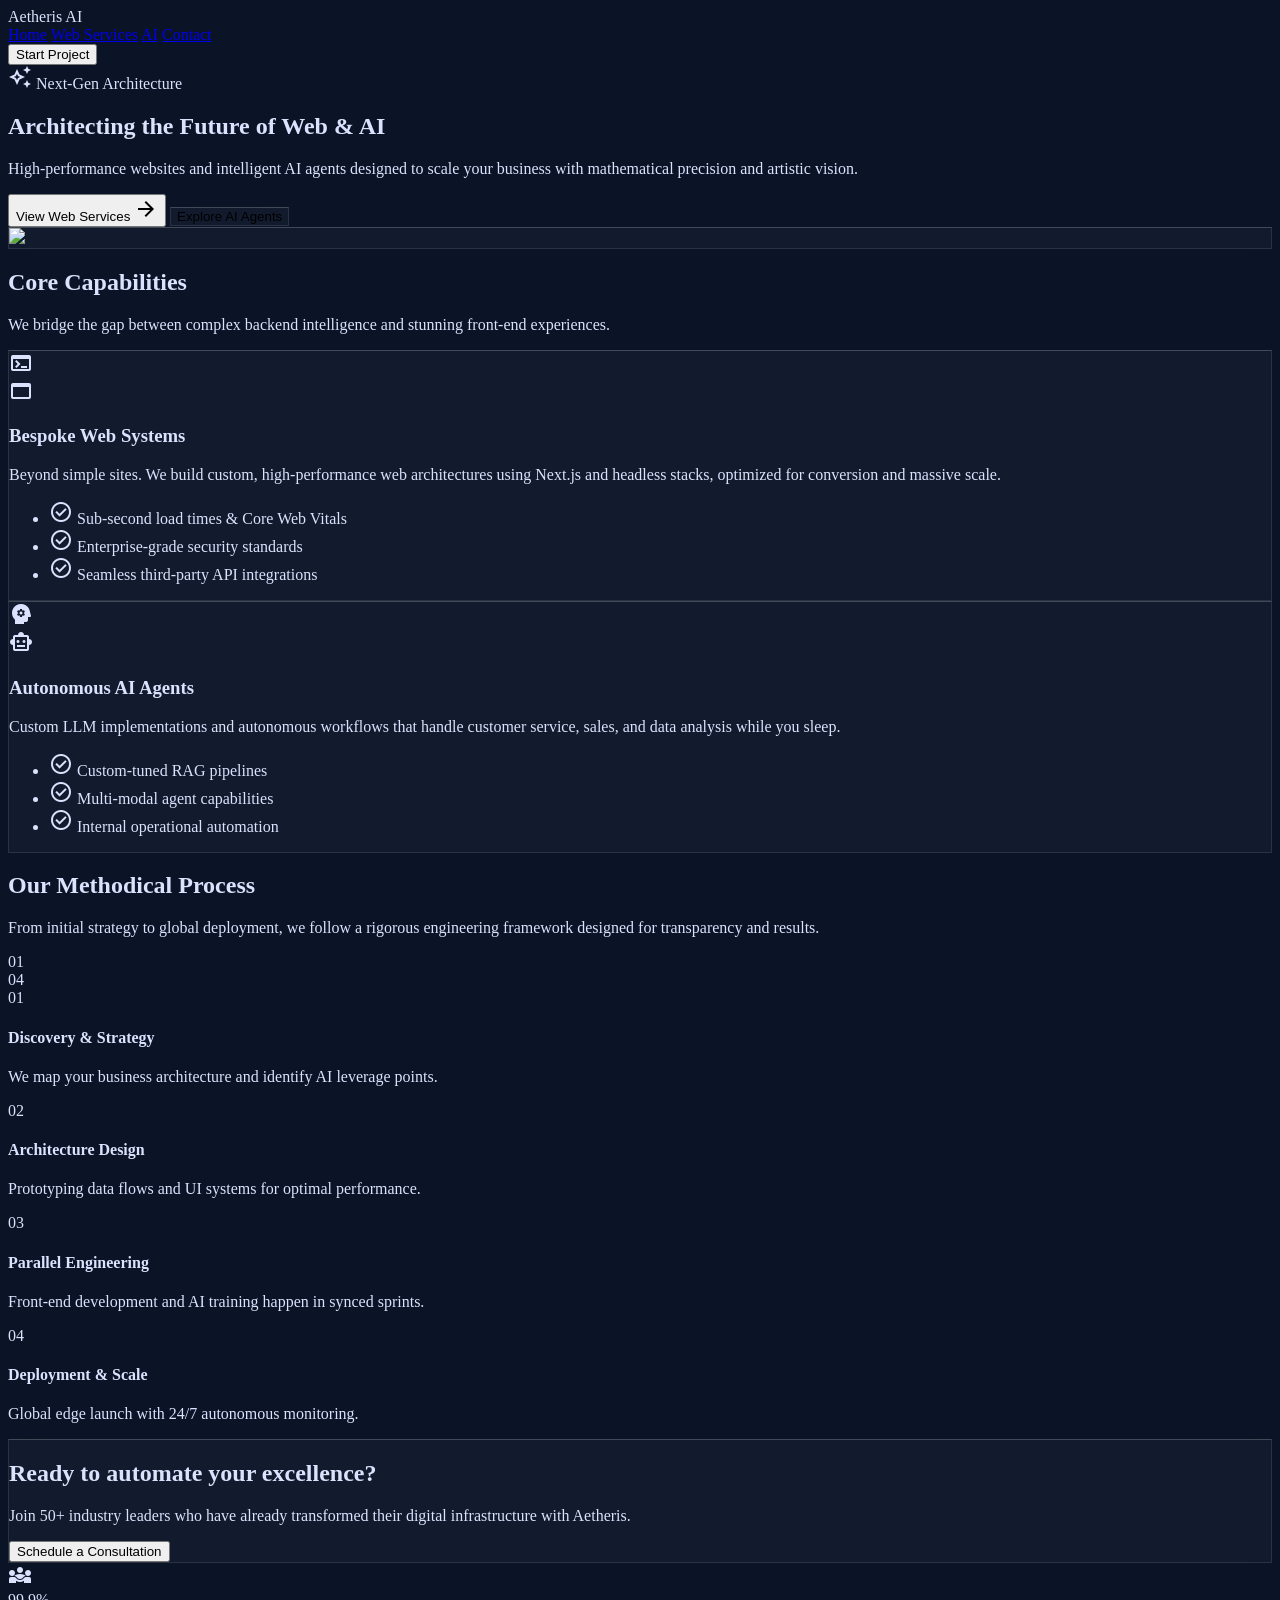
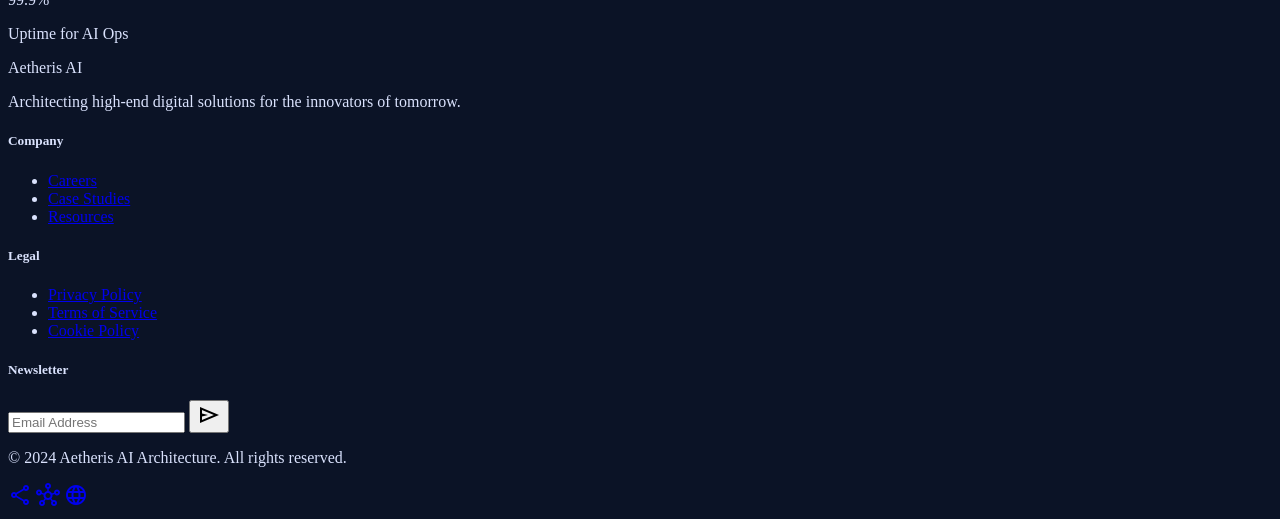
==== commit b94c7e64: "Update nav links for Web Services and AI; sync pages" ====
--- a/index.html
+++ b/index.html
@@ -136,8 +136,8 @@
 <!-- Desktop Links -->
 <div class="hidden md:flex space-x-8 items-center">
 <a class="font-label-md text-label-md text-primary font-bold border-b-2 border-primary pb-1" href="#">Home</a>
-<a class="font-label-md text-label-md text-on-surface-variant hover:text-primary transition-colors" href="#">Services</a>
-<a class="font-label-md text-label-md text-on-surface-variant hover:text-primary transition-colors" href="#">Pricing</a>
+<a class="font-label-md text-label-md text-on-surface-variant hover:text-primary transition-colors" href="create.html">Web Services</a>
+<a class="font-label-md text-label-md text-on-surface-variant hover:text-primary transition-colors" href="ai.html">AI</a>
 <a class="font-label-md text-label-md text-on-surface-variant hover:text-primary transition-colors" href="#">Contact</a>
 </div>
 <button class="px-6 py-2 bg-primary text-on-primary rounded-full font-label-md text-label-md hover:opacity-80 transition-all scale-95 active:scale-90 transition-transform">
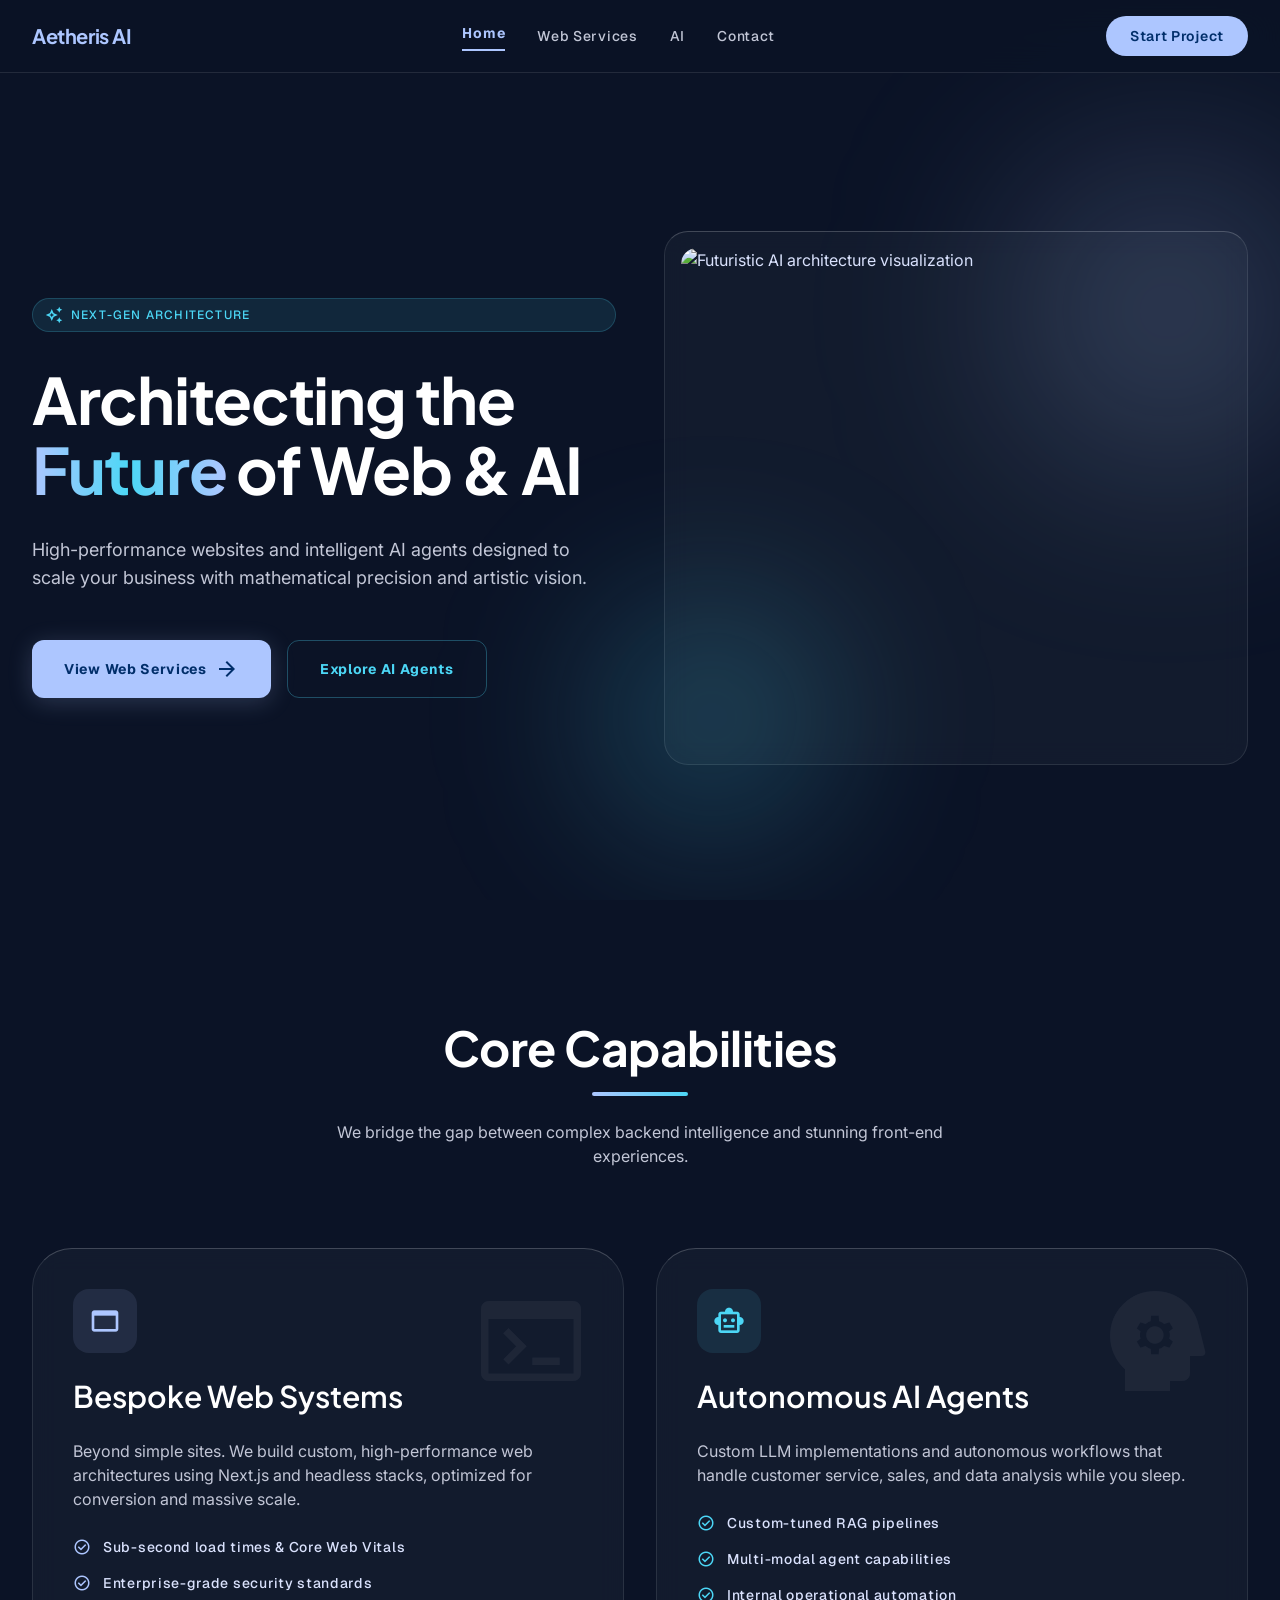
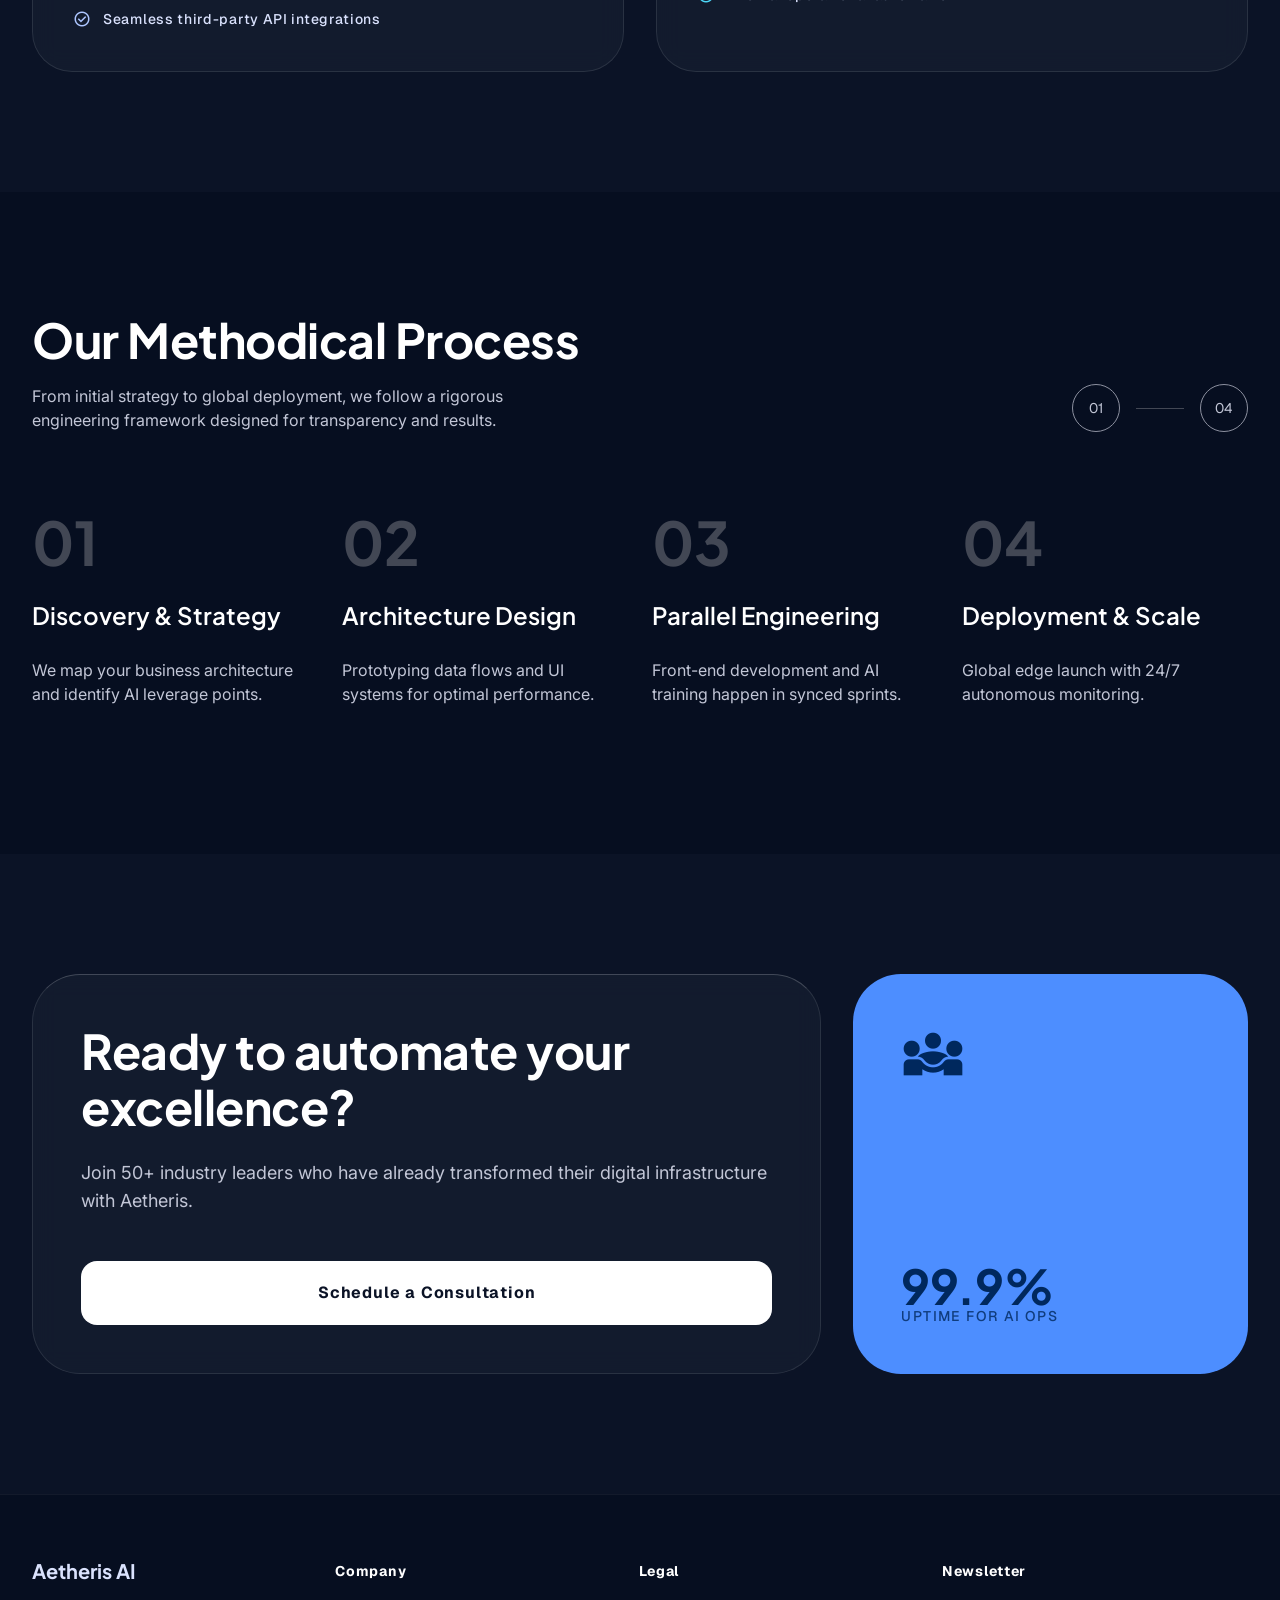
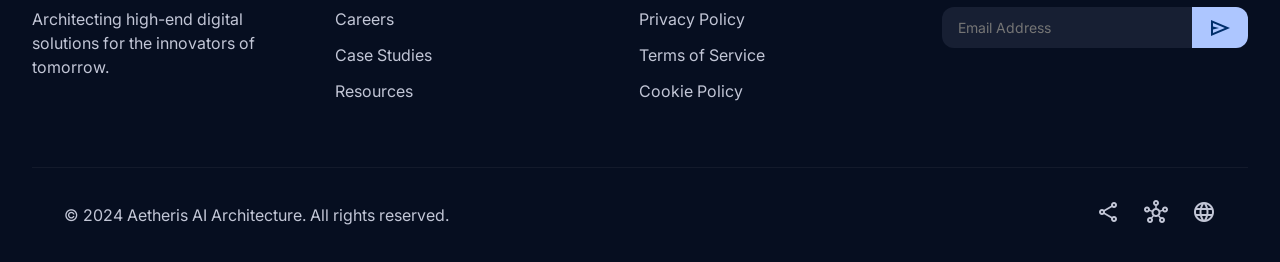
==== commit 6c0ad121: "Restructure to plain HTML/CSS/JS, add security hardening and client dashboard - Reorganize files int" ====
--- a/index.html
+++ b/index.html
@@ -1,395 +1,257 @@
-<!DOCTYPE html><html class="dark" lang="en"><head>
-<meta charset="utf-8">
-<meta content="width=device-width, initial-scale=1.0" name="viewport">
-<title>Aetheris AI Architecture | Architecting the Future</title>
-<script src="https://cdn.tailwindcss.com?plugins=forms,container-queries"></script>
-<link href="https://fonts.googleapis.com/css2?family=Plus+Jakarta+Sans:wght@400;500;600;700;800&amp;family=Inter:wght@300;400;500;600&amp;family=Geist:wght@400;500;600&amp;family=Material+Symbols+Outlined:wght,FILL@100..700,0..1&amp;display=swap" rel="stylesheet">
-<link href="https://fonts.googleapis.com/css2?family=Material+Symbols+Outlined:wght,FILL@100..700,0..1&amp;display=swap" rel="stylesheet">
-<link href="https://fonts.googleapis.com/css2?family=Geist:wght@100..900&amp;family=Inter:wght@100..900&amp;family=Plus+Jakarta+Sans:wght@100..900&amp;display=swap" rel="stylesheet">
-<script id="tailwind-config">
-      tailwind.config = {
-        darkMode: "class",
-        theme: {
-          extend: {
-            "colors": {
-                    "outline-variant": "#424754",
-                    "on-surface-variant": "#c2c6d6",
-                    "outline": "#8c909f",
-                    "error-container": "#93000a",
-                    "primary-container": "#4d8eff",
-                    "on-tertiary-container": "#272a2c",
-                    "surface-container-highest": "#2d3449",
-                    "on-surface": "#dae2fd",
-                    "secondary-fixed": "#acedff",
-                    "inverse-surface": "#dae2fd",
-                    "on-secondary-fixed": "#001f26",
-                    "on-primary-fixed-variant": "#004395",
-                    "primary-fixed": "#d8e2ff",
-                    "primary-fixed-dim": "#adc6ff",
-                    "surface-variant": "#2d3449",
-                    "error": "#ffb4ab",
-                    "tertiary-fixed-dim": "#c4c7c9",
-                    "secondary-fixed-dim": "#4cd7f6",
-                    "surface": "#0b1326",
-                    "on-primary-fixed": "#001a42",
-                    "secondary-container": "#03b5d3",
-                    "surface-container": "#171f33",
-                    "surface-container-high": "#222a3d",
-                    "primary": "#adc6ff",
-                    "on-error": "#690005",
-                    "secondary": "#4cd7f6",
-                    "inverse-primary": "#005ac2",
-                    "tertiary-container": "#8e9193",
-                    "on-tertiary-fixed": "#191c1e",
-                    "on-secondary": "#003640",
-                    "on-primary": "#002e6a",
-                    "on-tertiary-fixed-variant": "#444749",
-                    "background": "#0b1326",
-                    "on-secondary-container": "#00424e",
-                    "on-primary-container": "#00285d",
-                    "surface-bright": "#31394d",
-                    "inverse-on-surface": "#283044",
-                    "surface-container-low": "#131b2e",
-                    "surface-container-lowest": "#060e20",
-                    "on-background": "#dae2fd",
-                    "on-error-container": "#ffdad6",
-                    "on-tertiary": "#2d3133",
-                    "surface-tint": "#adc6ff",
-                    "tertiary": "#c4c7c9",
-                    "surface-dim": "#0b1326",
-                    "on-secondary-fixed-variant": "#004e5c",
-                    "tertiary-fixed": "#e0e3e5"
-            },
-            "borderRadius": {
-                    "DEFAULT": "0.25rem",
-                    "lg": "0.5rem",
-                    "xl": "0.75rem",
-                    "full": "9999px"
-            },
-            "spacing": {
-                    "section-padding-desktop": "120px",
-                    "container-max": "1280px",
-                    "base": "8px",
-                    "section-padding-mobile": "64px",
-                    "gutter": "24px"
-            },
-            "fontFamily": {
-                    "label-md": ["Geist"],
-                    "body-md": ["Inter"],
-                    "body-lg": ["Inter"],
-                    "headline-md": ["Plus Jakarta Sans"],
-                    "display-lg": ["Plus Jakarta Sans"],
-                    "headline-lg-mobile": ["Plus Jakarta Sans"],
-                    "headline-lg": ["Plus Jakarta Sans"]
-            },
-            "fontSize": {
-                    "label-md": ["14px", {"lineHeight": "20px", "letterSpacing": "0.05em", "fontWeight": "500"}],
-                    "body-md": ["16px", {"lineHeight": "24px", "fontWeight": "400"}],
-                    "body-lg": ["18px", {"lineHeight": "28px", "fontWeight": "400"}],
-                    "headline-md": ["30px", {"lineHeight": "38px", "fontWeight": "600"}],
-                    "display-lg": ["72px", {"lineHeight": "80px", "letterSpacing": "-0.02em", "fontWeight": "700"}],
-                    "headline-lg-mobile": ["32px", {"lineHeight": "40px", "fontWeight": "700"}],
-                    "headline-lg": ["48px", {"lineHeight": "56px", "letterSpacing": "-0.01em", "fontWeight": "700"}]
-            }
-          },
-        },
-      }
-    </script>
-<style>
-        body {
-            background-color: #0b1326;
-            color: #dae2fd;
-            overflow-x: hidden;
-        }
-        .glass-panel {
-            background: rgba(30, 41, 59, 0.4);
-            backdrop-filter: blur(12px);
-            border: 1px solid rgba(255, 255, 255, 0.1);
-            border-top: 1px solid rgba(255, 255, 255, 0.2);
-        }
-        .text-glow-primary {
-            text-shadow: 0 0 20px rgba(173, 198, 255, 0.3);
-        }
-        .bg-glow-gradient {
-            background: radial-gradient(circle at center, rgba(76, 215, 246, 0.15) 0%, transparent 70%);
-        }
-        .material-symbols-outlined {
-            font-variation-settings: 'FILL' 0, 'wght' 400, 'GRAD' 0, 'opsz' 24;
-        }
-        @keyframes float {
-            0% { transform: translateY(0px); }
-            50% { transform: translateY(-10px); }
-            100% { transform: translateY(0px); }
-        }
-        .animate-float {
-            animation: float 6s ease-in-out infinite;
-        }
-    </style>
+<!DOCTYPE html>
+<html lang="en">
+<head>
+  <meta charset="utf-8">
+  <meta name="viewport" content="width=device-width, initial-scale=1.0">
+  <title>Aetheris AI Architecture | Architecting the Future</title>
+  <link rel="preconnect" href="https://fonts.googleapis.com">
+  <link rel="preconnect" href="https://fonts.gstatic.com" crossorigin>
+  <link href="https://fonts.googleapis.com/css2?family=Plus+Jakarta+Sans:wght@400;500;600;700;800&family=Inter:wght@300;400;500;600&family=Geist:wght@400;500;600&family=Material+Symbols+Outlined:wght,FILL@100..700,0..1&display=swap" rel="stylesheet">
+  <meta http-equiv="X-Frame-Options" content="DENY">
+  <meta http-equiv="X-Content-Type-Options" content="nosniff">
+  <link rel="stylesheet" href="css/globals.css">
+  <link rel="stylesheet" href="css/index.css">
 </head>
-<body class="font-body-md text-body-md selection:bg-primary-container selection:text-on-primary-container">
-<!-- TopNavBar -->
-<nav class="fixed top-0 w-full z-50 bg-surface/80 backdrop-blur-xl border-b border-white/10 shadow-sm">
-<div class="flex justify-between items-center px-8 py-4 max-w-container-max mx-auto">
-<div class="font-headline-md text-headline-md font-bold text-primary tracking-tight">
-                Aetheris AI
-            </div>
-<!-- Desktop Links -->
-<div class="hidden md:flex space-x-8 items-center">
-<a class="font-label-md text-label-md text-primary font-bold border-b-2 border-primary pb-1" href="#">Home</a>
-<a class="font-label-md text-label-md text-on-surface-variant hover:text-primary transition-colors" href="create.html">Web Services</a>
-<a class="font-label-md text-label-md text-on-surface-variant hover:text-primary transition-colors" href="ai.html">AI</a>
-<a class="font-label-md text-label-md text-on-surface-variant hover:text-primary transition-colors" href="#">Contact</a>
-</div>
-<button class="px-6 py-2 bg-primary text-on-primary rounded-full font-label-md text-label-md hover:opacity-80 transition-all scale-95 active:scale-90 transition-transform">
-                Start Project
+<body>
+
+  <nav class="site-nav" id="site-nav">
+    <div class="nav-inner">
+      <a href="index.html" class="nav-logo">Aetheris AI</a>
+      <div class="nav-links">
+        <a href="index.html" class="nav-link active">Home</a>
+        <a href="pages/create.html" class="nav-link">Web Services</a>
+        <a href="pages/ai.html" class="nav-link">AI</a>
+        <a href="#" class="nav-link">Contact</a>
+      </div>
+      <button class="btn btn-nav nav-cta">Start Project</button>
+    </div>
+  </nav>
+
+  <main>
+
+    <!-- Hero -->
+    <section class="hero">
+      <div class="hero-overlay"></div>
+      <div class="container hero-inner">
+        <div class="hero-copy">
+          <div class="badge badge-secondary">
+            <span class="material-symbols-outlined" style="font-size:18px">auto_awesome</span>
+            Next-Gen Architecture
+          </div>
+          <h1 class="t-display">
+            Architecting the <span class="text-gradient">Future</span> of Web &amp; AI
+          </h1>
+          <p class="t-body-lg text-muted">
+            High-performance websites and intelligent AI agents designed to scale your business with mathematical precision and artistic vision.
+          </p>
+          <div class="hero-actions">
+            <button class="btn btn-primary-lg">
+              View Web Services
+              <span class="material-symbols-outlined">arrow_forward</span>
             </button>
-</div>
-</nav>
-<main>
-<!-- Hero Section -->
-<section class="relative min-h-screen flex items-center pt-24 overflow-hidden">
-<!-- Background Animation Placeholder -->
-<div class="absolute inset-0 z-0">
-
-<div class="absolute inset-0 bg-gradient-to-b from-surface-dim/0 via-surface-dim/50 to-surface-dim"></div>
-</div>
-<div class="relative z-10 max-w-container-max mx-auto px-8 w-full grid grid-cols-1 lg:grid-cols-2 gap-12 items-center">
-<div class="space-y-8">
-<div class="inline-flex items-center space-x-2 px-3 py-1 rounded-full bg-secondary/10 border border-secondary/20 text-secondary">
-<span class="material-symbols-outlined text-[18px]">auto_awesome</span>
-<span class="font-label-md text-label-md uppercase tracking-widest">Next-Gen Architecture</span>
-</div>
-<h1 class="font-display-lg text-display-lg leading-[1.1] tracking-tight text-white">
-                        Architecting the <span class="text-transparent bg-clip-text bg-gradient-to-r from-primary via-secondary to-primary">Future</span> of Web &amp; AI
-                    </h1>
-<p class="font-body-lg text-body-lg text-on-surface-variant max-w-lg">
-                        High-performance websites and intelligent AI agents designed to scale your business with mathematical precision and artistic vision.
-                    </p>
-<div class="flex flex-wrap gap-4 pt-4">
-<button class="px-8 py-4 bg-primary text-on-primary rounded-xl font-label-md text-label-md font-bold shadow-lg shadow-primary/20 hover:scale-105 transition-transform flex items-center group">
-                            View Web Services
-                            <span class="material-symbols-outlined ml-2 group-hover:translate-x-1 transition-transform">arrow_forward</span>
-</button>
-<button class="px-8 py-4 glass-panel text-secondary rounded-xl font-label-md text-label-md font-bold border border-secondary/30 hover:bg-secondary/10 transition-colors">
-                            Explore AI Agents
-                        </button>
-</div>
-</div>
-<div class="relative hidden lg:block">
-<div class="relative z-10 animate-float">
-<div class="glass-panel p-4 rounded-3xl overflow-hidden shadow-2xl">
-<img class="rounded-2xl w-full h-[500px] object-cover" data-alt="A futuristic, high-tech 3D abstract visualization of a neural network intertwined with architectural blueprints. The aesthetic is dark and sophisticated, with neon cyan and electric blue light trails illuminating a deep obsidian glass surface. Cinematic lighting creates sharp highlights and soft, moody shadows, reflecting a premium AI agency brand." src="https://lh3.googleusercontent.com/aida-public/[base64]">
-</div>
-</div>
-<!-- Glow effects -->
-<div class="absolute -top-20 -right-20 w-80 h-80 bg-primary/20 rounded-full blur-[100px]"></div>
-<div class="absolute -bottom-20 -left-20 w-64 h-64 bg-secondary/20 rounded-full blur-[80px]"></div>
-</div>
-</div>
-</section>
-<!-- Core Services -->
-<section class="py-section-padding-desktop max-w-container-max mx-auto px-8 relative">
-<div class="text-center mb-20 space-y-4">
-<h2 class="font-headline-lg text-headline-lg text-white">Core Capabilities</h2>
-<div class="h-1 w-24 bg-gradient-to-r from-primary to-secondary mx-auto rounded-full"></div>
-<p class="font-body-md text-body-md text-on-surface-variant max-w-2xl mx-auto">
-                    We bridge the gap between complex backend intelligence and stunning front-end experiences.
-                </p>
-</div>
-<div class="grid grid-cols-1 md:grid-cols-2 gap-8">
-<!-- Web Dev Card -->
-<div class="glass-panel group p-10 rounded-[2.5rem] relative overflow-hidden transition-all hover:-translate-y-2">
-<div class="absolute top-0 right-0 p-8 text-white/5 group-hover:text-primary/10 transition-colors">
-<span class="material-symbols-outlined text-[120px]" style="font-variation-settings: 'FILL' 1;">terminal</span>
-</div>
-<div class="relative z-10 space-y-6">
-<div class="w-16 h-16 rounded-2xl bg-primary/10 flex items-center justify-center text-primary">
-<span class="material-symbols-outlined text-[32px]">web_asset</span>
-</div>
-<h3 class="font-headline-md text-headline-md text-white">Bespoke Web Systems</h3>
-<p class="font-body-md text-body-md text-on-surface-variant">
-                            Beyond simple sites. We build custom, high-performance web architectures using Next.js and headless stacks, optimized for conversion and massive scale.
-                        </p>
-<ul class="space-y-3 font-label-md text-label-md text-on-surface">
-<li class="flex items-center space-x-3">
-<span class="material-symbols-outlined text-primary text-[18px]">check_circle</span>
-<span>Sub-second load times &amp; Core Web Vitals</span>
-</li>
-<li class="flex items-center space-x-3">
-<span class="material-symbols-outlined text-primary text-[18px]">check_circle</span>
-<span>Enterprise-grade security standards</span>
-</li>
-<li class="flex items-center space-x-3">
-<span class="material-symbols-outlined text-primary text-[18px]">check_circle</span>
-<span>Seamless third-party API integrations</span>
-</li>
-</ul>
-</div>
-</div>
-<!-- AI Agent Card -->
-<div class="glass-panel group p-10 rounded-[2.5rem] relative overflow-hidden transition-all hover:-translate-y-2 border-primary/20">
-<div class="absolute top-0 right-0 p-8 text-white/5 group-hover:text-secondary/10 transition-colors">
-<span class="material-symbols-outlined text-[120px]" style="font-variation-settings: 'FILL' 1;">psychology</span>
-</div>
-<div class="relative z-10 space-y-6">
-<div class="w-16 h-16 rounded-2xl bg-secondary/10 flex items-center justify-center text-secondary">
-<span class="material-symbols-outlined text-[32px]">smart_toy</span>
-</div>
-<h3 class="font-headline-md text-headline-md text-white">Autonomous AI Agents</h3>
-<p class="font-body-md text-body-md text-on-surface-variant">
-                            Custom LLM implementations and autonomous workflows that handle customer service, sales, and data analysis while you sleep.
-                        </p>
-<ul class="space-y-3 font-label-md text-label-md text-on-surface">
-<li class="flex items-center space-x-3">
-<span class="material-symbols-outlined text-secondary text-[18px]">check_circle</span>
-<span>Custom-tuned RAG pipelines</span>
-</li>
-<li class="flex items-center space-x-3">
-<span class="material-symbols-outlined text-secondary text-[18px]">check_circle</span>
-<span>Multi-modal agent capabilities</span>
-</li>
-<li class="flex items-center space-x-3">
-<span class="material-symbols-outlined text-secondary text-[18px]">check_circle</span>
-<span>Internal operational automation</span>
-</li>
-</ul>
-</div>
-</div>
-</section>
-<!-- Process Section -->
-<section class="bg-surface-container-lowest py-section-padding-desktop relative">
-<div class="max-w-container-max mx-auto px-8">
-<div class="flex flex-col md:flex-row justify-between items-end mb-20 gap-8">
-<div class="max-w-xl space-y-4">
-<h2 class="font-headline-lg text-headline-lg text-white">Our Methodical Process</h2>
-<p class="font-body-md text-body-md text-on-surface-variant">
-                            From initial strategy to global deployment, we follow a rigorous engineering framework designed for transparency and results.
-                        </p>
-</div>
-<div class="flex items-center space-x-4 pb-2">
-<div class="w-12 h-12 rounded-full border border-outline flex items-center justify-center text-on-surface-variant">01</div>
-<div class="w-12 h-[1px] bg-outline-variant"></div>
-<div class="w-12 h-12 rounded-full border border-outline flex items-center justify-center text-on-surface-variant">04</div>
-</div>
-</div>
-<div class="grid grid-cols-1 md:grid-cols-4 gap- gutter">
-<!-- Step 1 -->
-<div class="space-y-6 relative group">
-<div class="text-6xl font-bold text-outline-variant group-hover:text-primary transition-colors duration-500">01</div>
-<h4 class="font-headline-md text-[24px] text-white">Discovery &amp; Strategy</h4>
-<p class="font-body-md text-on-surface-variant">We map your business architecture and identify AI leverage points.</p>
-<div class="h-1 w-0 bg-primary group-hover:w-full transition-all duration-700"></div>
-</div>
-<!-- Step 2 -->
-<div class="space-y-6 relative group">
-<div class="text-6xl font-bold text-outline-variant group-hover:text-primary transition-colors duration-500">02</div>
-<h4 class="font-headline-md text-[24px] text-white">Architecture Design</h4>
-<p class="font-body-md text-on-surface-variant">Prototyping data flows and UI systems for optimal performance.</p>
-<div class="h-1 w-0 bg-primary group-hover:w-full transition-all duration-700"></div>
-</div>
-<!-- Step 3 -->
-<div class="space-y-6 relative group">
-<div class="text-6xl font-bold text-outline-variant group-hover:text-primary transition-colors duration-500">03</div>
-<h4 class="font-headline-md text-[24px] text-white">Parallel Engineering</h4>
-<p class="font-body-md text-on-surface-variant">Front-end development and AI training happen in synced sprints.</p>
-<div class="h-1 w-0 bg-primary group-hover:w-full transition-all duration-700"></div>
-</div>
-<!-- Step 4 -->
-<div class="space-y-6 relative group">
-<div class="text-6xl font-bold text-outline-variant group-hover:text-primary transition-colors duration-500">04</div>
-<h4 class="font-headline-md text-[24px] text-white">Deployment &amp; Scale</h4>
-<p class="font-body-md text-on-surface-variant">Global edge launch with 24/7 autonomous monitoring.</p>
-<div class="h-1 w-0 bg-primary group-hover:w-full transition-all duration-700"></div>
-</div>
-</div>
-</div>
-</section>
-<!-- CTA / Bento Section -->
-<section class="py-section-padding-desktop max-w-container-max mx-auto px-8">
-<div class="grid grid-cols-1 lg:grid-cols-3 gap-8">
-<div class="lg:col-span-2 glass-panel rounded-[3rem] p-12 flex flex-col justify-between relative overflow-hidden min-h-[400px]">
-<div class="absolute inset-0 z-0">
-
-</div>
-<div class="relative z-10 space-y-6">
-<h2 class="font-headline-lg text-headline-lg text-white">Ready to automate your excellence?</h2>
-<p class="font-body-lg text-on-surface-variant max-w-lg">Join 50+ industry leaders who have already transformed their digital infrastructure with Aetheris.</p>
-<button class="px-10 py-5 bg-white text-surface-dim rounded-2xl font-bold hover:scale-105 transition-transform">Schedule a Consultation</button>
-</div>
-</div>
-<div class="bg-primary-container rounded-[3rem] p-12 flex flex-col justify-between text-on-primary-container">
-<span class="material-symbols-outlined text-[64px]">diversity_3</span>
-<div>
-<div class="text-5xl font-bold mb-2">99.9%</div>
-<p class="font-label-md opacity-80 uppercase tracking-widest">Uptime for AI Ops</p>
-</div>
-</div>
-</div>
-</section>
-</main>
-<!-- Footer -->
-<footer class="bg-surface-container-lowest w-full py-16 border-t border-white/5">
-<div class="grid grid-cols-1 md:grid-cols-4 gap-gutter px-8 max-w-container-max mx-auto">
-<div class="space-y-6">
-<div class="font-headline-md text-headline-md text-on-surface font-bold tracking-tight">Aetheris AI</div>
-<p class="text-on-surface-variant font-body-md">Architecting high-end digital solutions for the innovators of tomorrow.</p>
-</div>
-<div class="space-y-4">
-<h5 class="text-white font-bold font-label-md">Company</h5>
-<ul class="space-y-2">
-<li><a class="text-on-surface-variant hover:text-secondary transition-colors font-body-md" href="#">Careers</a></li>
-<li><a class="text-on-surface-variant hover:text-secondary transition-colors font-body-md" href="#">Case Studies</a></li>
-<li><a class="text-on-surface-variant hover:text-secondary transition-colors font-body-md" href="#">Resources</a></li>
-</ul>
-</div>
-<div class="space-y-4">
-<h5 class="text-white font-bold font-label-md">Legal</h5>
-<ul class="space-y-2">
-<li><a class="text-on-surface-variant hover:text-secondary transition-colors font-body-md" href="#">Privacy Policy</a></li>
-<li><a class="text-on-surface-variant hover:text-secondary transition-colors font-body-md" href="#">Terms of Service</a></li>
-<li><a class="text-on-surface-variant hover:text-secondary transition-colors font-body-md" href="#">Cookie Policy</a></li>
-</ul>
-</div>
-<div class="space-y-6">
-<h5 class="text-white font-bold font-label-md">Newsletter</h5>
-<div class="flex">
-<input class="bg-surface-container border-none rounded-l-xl w-full focus:ring-1 focus:ring-primary text-on-surface" placeholder="Email Address" type="email">
-<button class="bg-primary text-on-primary px-4 rounded-r-xl">
-<span class="material-symbols-outlined">send</span>
-</button>
-</div>
-</div>
-</div>
-<div class="max-w-container-max mx-auto px-8 mt-16 pt-8 border-t border-white/5 flex flex-col md:flex-row justify-between items-center gap-4">
-<p class="text-on-surface-variant font-body-md">© 2024 Aetheris AI Architecture. All rights reserved.</p>
-<div class="flex space-x-6">
-<a class="text-on-surface-variant hover:text-primary" href="#"><span class="material-symbols-outlined">share</span></a>
-<a class="text-on-surface-variant hover:text-primary" href="#"><span class="material-symbols-outlined">hub</span></a>
-<a class="text-on-surface-variant hover:text-primary" href="#"><span class="material-symbols-outlined">language</span></a>
-</div>
-</div>
-</footer>
-<script>
-        // Micro-interaction for smooth scrolling or hover effects
-        document.querySelectorAll('a[href^="#"]').forEach(anchor => {
-            anchor.addEventListener('click', function (e) {
-                e.preventDefault();
-                document.querySelector(this.getAttribute('href')).scrollIntoView({
-                    behavior: 'smooth'
-                });
-            });
-        });
-        
-        // Header scroll behavior
-        window.addEventListener('scroll', () => {
-            const nav = document.querySelector('nav');
-            if (window.scrollY > 20) {
-                nav.classList.add('py-2');
-                nav.classList.remove('py-4');
-            } else {
-                nav.classList.add('py-4');
-                nav.classList.remove('py-2');
-            }
-        });
-    </script>
-</body></html>+            <button class="btn btn-outline-secondary">Explore AI Agents</button>
+          </div>
+        </div>
+        <div class="hero-visual">
+          <div class="animate-float">
+            <div class="glass-panel hero-card-wrap">
+              <img class="hero-img"
+                src="https://lh3.googleusercontent.com/aida-public/[base64]"
+                alt="Futuristic AI architecture visualization">
+            </div>
+          </div>
+          <div class="hero-glow hero-glow-top"></div>
+          <div class="hero-glow hero-glow-bottom"></div>
+        </div>
+      </div>
+    </section>
+
+    <!-- Core Capabilities -->
+    <section class="section">
+      <div class="container">
+        <div class="section-header">
+          <h2 class="t-headline-lg">Core Capabilities</h2>
+          <div class="section-divider"></div>
+          <p class="t-body-md text-muted" style="max-width:640px;margin:0 auto">
+            We bridge the gap between complex backend intelligence and stunning front-end experiences.
+          </p>
+        </div>
+        <div class="capabilities-grid">
+
+          <div class="glass-panel cap-card">
+            <div class="cap-card-bg-icon">
+              <span class="material-symbols-outlined" style="font-variation-settings:'FILL' 1">terminal</span>
+            </div>
+            <div class="cap-card-content">
+              <div class="cap-icon cap-icon-primary">
+                <span class="material-symbols-outlined" style="font-size:32px">web_asset</span>
+              </div>
+              <h3 class="t-headline-md text-white">Bespoke Web Systems</h3>
+              <p class="t-body-md text-muted">
+                Beyond simple sites. We build custom, high-performance web architectures using Next.js and headless stacks, optimized for conversion and massive scale.
+              </p>
+              <ul class="cap-list">
+                <li>
+                  <span class="material-symbols-outlined text-primary" style="font-size:18px">check_circle</span>
+                  Sub-second load times &amp; Core Web Vitals
+                </li>
+                <li>
+                  <span class="material-symbols-outlined text-primary" style="font-size:18px">check_circle</span>
+                  Enterprise-grade security standards
+                </li>
+                <li>
+                  <span class="material-symbols-outlined text-primary" style="font-size:18px">check_circle</span>
+                  Seamless third-party API integrations
+                </li>
+              </ul>
+            </div>
+          </div>
+
+          <div class="glass-panel cap-card">
+            <div class="cap-card-bg-icon">
+              <span class="material-symbols-outlined" style="font-variation-settings:'FILL' 1">psychology</span>
+            </div>
+            <div class="cap-card-content">
+              <div class="cap-icon cap-icon-secondary">
+                <span class="material-symbols-outlined" style="font-size:32px">smart_toy</span>
+              </div>
+              <h3 class="t-headline-md text-white">Autonomous AI Agents</h3>
+              <p class="t-body-md text-muted">
+                Custom LLM implementations and autonomous workflows that handle customer service, sales, and data analysis while you sleep.
+              </p>
+              <ul class="cap-list">
+                <li>
+                  <span class="material-symbols-outlined text-secondary" style="font-size:18px">check_circle</span>
+                  Custom-tuned RAG pipelines
+                </li>
+                <li>
+                  <span class="material-symbols-outlined text-secondary" style="font-size:18px">check_circle</span>
+                  Multi-modal agent capabilities
+                </li>
+                <li>
+                  <span class="material-symbols-outlined text-secondary" style="font-size:18px">check_circle</span>
+                  Internal operational automation
+                </li>
+              </ul>
+            </div>
+          </div>
+
+        </div>
+      </div>
+    </section>
+
+    <!-- Process -->
+    <section class="process-section">
+      <div class="container">
+        <div class="process-header">
+          <div>
+            <h2 class="t-headline-lg text-white">Our Methodical Process</h2>
+            <p class="t-body-md text-muted" style="margin-top:16px;max-width:540px">
+              From initial strategy to global deployment, we follow a rigorous engineering framework designed for transparency and results.
+            </p>
+          </div>
+          <div class="process-indicator">
+            <div class="process-circle">01</div>
+            <div class="process-line"></div>
+            <div class="process-circle">04</div>
+          </div>
+        </div>
+        <div class="process-grid">
+          <div class="process-step">
+            <div class="process-number">01</div>
+            <h4 class="t-headline-md text-white" style="font-size:24px">Discovery &amp; Strategy</h4>
+            <p class="t-body-md text-muted">We map your business architecture and identify AI leverage points.</p>
+            <div class="process-bar"></div>
+          </div>
+          <div class="process-step">
+            <div class="process-number">02</div>
+            <h4 class="t-headline-md text-white" style="font-size:24px">Architecture Design</h4>
+            <p class="t-body-md text-muted">Prototyping data flows and UI systems for optimal performance.</p>
+            <div class="process-bar"></div>
+          </div>
+          <div class="process-step">
+            <div class="process-number">03</div>
+            <h4 class="t-headline-md text-white" style="font-size:24px">Parallel Engineering</h4>
+            <p class="t-body-md text-muted">Front-end development and AI training happen in synced sprints.</p>
+            <div class="process-bar"></div>
+          </div>
+          <div class="process-step">
+            <div class="process-number">04</div>
+            <h4 class="t-headline-md text-white" style="font-size:24px">Deployment &amp; Scale</h4>
+            <p class="t-body-md text-muted">Global edge launch with 24/7 autonomous monitoring.</p>
+            <div class="process-bar"></div>
+          </div>
+        </div>
+      </div>
+    </section>
+
+    <!-- CTA Bento -->
+    <section class="section">
+      <div class="container">
+        <div class="bento-grid">
+          <div class="glass-panel bento-cta">
+            <div>
+              <h2 class="t-headline-lg text-white">Ready to automate your excellence?</h2>
+              <p class="t-body-lg text-muted" style="margin-top:24px">Join 50+ industry leaders who have already transformed their digital infrastructure with Aetheris.</p>
+            </div>
+            <button class="btn btn-white">Schedule a Consultation</button>
+          </div>
+          <div class="bento-stat">
+            <span class="material-symbols-outlined bento-stat-icon">diversity_3</span>
+            <div>
+              <div class="bento-stat-number">99.9%</div>
+              <p class="t-label" style="text-transform:uppercase;letter-spacing:0.1em;opacity:0.8">Uptime for AI Ops</p>
+            </div>
+          </div>
+        </div>
+      </div>
+    </section>
+
+  </main>
+
+  <footer class="site-footer">
+    <div class="container">
+      <div class="footer-grid">
+        <div>
+          <span class="footer-brand">Aetheris AI</span>
+          <p class="footer-desc">Architecting high-end digital solutions for the innovators of tomorrow.</p>
+        </div>
+        <div class="footer-col">
+          <h5>Company</h5>
+          <ul>
+            <li><a href="#">Careers</a></li>
+            <li><a href="#">Case Studies</a></li>
+            <li><a href="#">Resources</a></li>
+          </ul>
+        </div>
+        <div class="footer-col">
+          <h5>Legal</h5>
+          <ul>
+            <li><a href="#">Privacy Policy</a></li>
+            <li><a href="#">Terms of Service</a></li>
+            <li><a href="#">Cookie Policy</a></li>
+          </ul>
+        </div>
+        <div class="footer-col">
+          <h5>Newsletter</h5>
+          <form class="newsletter-form">
+            <input type="email" name="email" placeholder="Email Address" autocomplete="email">
+            <button type="submit"><span class="material-symbols-outlined">send</span></button>
+          </form>
+        </div>
+      </div>
+      <div class="footer-bottom">
+        <p>© 2024 Aetheris AI Architecture. All rights reserved.</p>
+        <div class="footer-social">
+          <a href="#"><span class="material-symbols-outlined">share</span></a>
+          <a href="#"><span class="material-symbols-outlined">hub</span></a>
+          <a href="#"><span class="material-symbols-outlined">language</span></a>
+        </div>
+      </div>
+    </div>
+  </footer>
+
+  <script src="js/nav.js"></script>
+
+</body>
+</html>
--- a/css/globals.css
+++ b/css/globals.css
@@ -0,0 +1,467 @@
+/* ==========================================================================
+   Design Tokens
+   ========================================================================== */
+:root {
+  --bg:               #0b1326;
+  --surface-lowest:   #060e20;
+  --surface-low:      #131b2e;
+  --surface:          #171f33;
+  --surface-high:     #222a3d;
+  --surface-highest:  #2d3449;
+  --surface-dim:      #0b1326;
+  --on-surface:       #dae2fd;
+  --on-surface-muted: #c2c6d6;
+  --primary:          #adc6ff;
+  --on-primary:       #002e6a;
+  --primary-container:#4d8eff;
+  --on-primary-con:   #00285d;
+  --secondary:        #4cd7f6;
+  --on-secondary:     #003640;
+  --tertiary:         #c4c7c9;
+  --outline:          #8c909f;
+  --outline-variant:  #424754;
+  --max-w:            1280px;
+  --section-v:        120px;
+  --gap:              24px;
+}
+
+/* ==========================================================================
+   Reset
+   ========================================================================== */
+*, *::before, *::after { box-sizing: border-box; margin: 0; padding: 0; }
+html { color-scheme: dark; }
+body {
+  font-family: 'Inter', ui-sans-serif, system-ui, sans-serif;
+  font-size: 16px;
+  line-height: 24px;
+  background: var(--bg);
+  color: var(--on-surface);
+  overflow-x: hidden;
+  -webkit-font-smoothing: antialiased;
+}
+img, svg { max-width: 100%; display: block; }
+a { color: inherit; text-decoration: none; }
+button { font: inherit; cursor: pointer; border: none; background: none; }
+ul, ol { list-style: none; }
+h1,h2,h3,h4,h5,h6 { margin: 0; }
+p { margin: 0; }
+
+/* ==========================================================================
+   Typography
+   ========================================================================== */
+.t-display {
+  font-family: 'Plus Jakarta Sans', sans-serif;
+  font-size: clamp(40px, 5vw, 72px);
+  line-height: 1.1;
+  letter-spacing: -0.02em;
+  font-weight: 700;
+}
+.t-headline-lg {
+  font-family: 'Plus Jakarta Sans', sans-serif;
+  font-size: 48px;
+  line-height: 56px;
+  letter-spacing: -0.01em;
+  font-weight: 700;
+}
+.t-headline-md {
+  font-family: 'Plus Jakarta Sans', sans-serif;
+  font-size: 30px;
+  line-height: 38px;
+  font-weight: 600;
+}
+.t-body-lg { font-size: 18px; line-height: 28px; }
+.t-body-md { font-size: 16px; line-height: 24px; }
+.t-label {
+  font-family: 'Geist', sans-serif;
+  font-size: 14px;
+  line-height: 20px;
+  letter-spacing: 0.05em;
+  font-weight: 500;
+}
+.text-primary   { color: var(--primary); }
+.text-secondary { color: var(--secondary); }
+.text-tertiary  { color: var(--tertiary); }
+.text-muted     { color: var(--on-surface-muted); }
+.text-white     { color: #fff; }
+.text-on-surface { color: var(--on-surface); }
+.text-gradient {
+  background: linear-gradient(90deg, var(--primary), var(--secondary), var(--primary));
+  -webkit-background-clip: text;
+  -webkit-text-fill-color: transparent;
+  background-clip: text;
+}
+
+/* ==========================================================================
+   Layout
+   ========================================================================== */
+.container {
+  width: 100%;
+  max-width: var(--max-w);
+  margin: 0 auto;
+  padding: 0 32px;
+}
+.section { padding: var(--section-v) 0; }
+
+/* ==========================================================================
+   Navigation
+   ========================================================================== */
+.site-nav {
+  position: fixed;
+  top: 0; left: 0;
+  width: 100%;
+  z-index: 100;
+  background: rgba(11, 19, 38, 0.8);
+  backdrop-filter: blur(20px);
+  -webkit-backdrop-filter: blur(20px);
+  border-bottom: 1px solid rgba(255,255,255,0.1);
+  transition: box-shadow 200ms;
+}
+.site-nav.scrolled { box-shadow: 0 2px 20px rgba(0,0,0,0.4); }
+.nav-inner {
+  display: flex;
+  justify-content: space-between;
+  align-items: center;
+  padding: 16px 32px;
+  max-width: var(--max-w);
+  margin: 0 auto;
+  transition: padding 200ms;
+}
+.site-nav.scrolled .nav-inner { padding-top: 10px; padding-bottom: 10px; }
+.nav-logo {
+  font-family: 'Plus Jakarta Sans', sans-serif;
+  font-size: 20px;
+  font-weight: 700;
+  color: var(--primary);
+  letter-spacing: -0.02em;
+}
+.nav-links { display: flex; align-items: center; gap: 32px; }
+.nav-link {
+  font-family: 'Geist', sans-serif;
+  font-size: 14px;
+  font-weight: 500;
+  letter-spacing: 0.05em;
+  color: var(--on-surface-muted);
+  transition: color 180ms;
+}
+.nav-link:hover { color: var(--primary); }
+.nav-link.active {
+  color: var(--primary);
+  font-weight: 700;
+  border-bottom: 2px solid var(--primary);
+  padding-bottom: 4px;
+}
+
+/* ==========================================================================
+   Buttons
+   ========================================================================== */
+.btn {
+  display: inline-flex;
+  align-items: center;
+  justify-content: center;
+  gap: 8px;
+  font-family: 'Geist', sans-serif;
+  font-size: 14px;
+  font-weight: 600;
+  letter-spacing: 0.05em;
+  border: none;
+  cursor: pointer;
+  text-decoration: none;
+  transition: all 200ms;
+}
+.btn:active { transform: scale(0.95); }
+
+.btn-nav {
+  background: var(--primary);
+  color: var(--on-primary);
+  padding: 8px 24px;
+  border-radius: 9999px;
+}
+.btn-nav:hover { opacity: 0.85; }
+
+.btn-primary-lg {
+  background: var(--primary);
+  color: var(--on-primary);
+  padding: 16px 32px;
+  border-radius: 12px;
+  font-weight: 700;
+  box-shadow: 0 4px 24px rgba(173,198,255,0.2);
+}
+.btn-primary-lg:hover { transform: scale(1.05); }
+
+.btn-ghost {
+  background: rgba(255,255,255,0.08);
+  color: var(--on-surface);
+  border: 1px solid rgba(255,255,255,0.16);
+  padding: 16px 32px;
+  border-radius: 12px;
+  font-weight: 700;
+}
+.btn-ghost:hover { background: rgba(255,255,255,0.12); }
+
+.btn-outline-secondary {
+  background: transparent;
+  color: var(--secondary);
+  border: 1px solid rgba(76,215,246,0.3);
+  padding: 16px 32px;
+  border-radius: 12px;
+  font-weight: 700;
+}
+.btn-outline-secondary:hover { background: rgba(76,215,246,0.1); }
+
+.btn-white {
+  background: #fff;
+  color: var(--surface-dim);
+  padding: 20px 40px;
+  border-radius: 16px;
+  font-size: 16px;
+  font-weight: 700;
+  color: #0b1326;
+}
+.btn-white:hover { transform: scale(1.05); }
+
+.btn-cta {
+  background: var(--primary);
+  color: var(--on-primary);
+  padding: 16px 32px;
+  border-radius: 8px;
+  font-weight: 700;
+  box-shadow: 0 0 30px rgba(173,198,255,0.2);
+}
+.btn-cta:hover { opacity: 0.9; }
+
+.btn-cta-outline {
+  background: transparent;
+  color: var(--secondary);
+  border: 1px solid rgba(76,215,246,0.5);
+  padding: 16px 32px;
+  border-radius: 8px;
+  font-weight: 700;
+}
+.btn-cta-outline:hover { background: rgba(76,215,246,0.05); }
+
+/* ==========================================================================
+   Glass
+   ========================================================================== */
+.glass-panel {
+  background: rgba(30,41,59,0.4);
+  backdrop-filter: blur(12px);
+  -webkit-backdrop-filter: blur(12px);
+  border: 1px solid rgba(255,255,255,0.1);
+  border-top-color: rgba(255,255,255,0.2);
+}
+.glass-card {
+  background: rgba(30,41,59,0.5);
+  backdrop-filter: blur(12px);
+  -webkit-backdrop-filter: blur(12px);
+  border: 1px solid rgba(255,255,255,0.1);
+  transition: all 400ms cubic-bezier(0.4,0,0.2,1);
+}
+.glass-card:hover {
+  background: rgba(30,41,59,0.7);
+  transform: translateY(-4px);
+  box-shadow: 0 20px 40px -20px rgba(0,0,0,0.5);
+}
+
+/* ==========================================================================
+   Badges
+   ========================================================================== */
+.badge {
+  display: inline-flex;
+  align-items: center;
+  gap: 8px;
+  padding: 4px 12px;
+  border-radius: 9999px;
+  font-family: 'Geist', sans-serif;
+  font-size: 12px;
+  font-weight: 500;
+  letter-spacing: 0.1em;
+  text-transform: uppercase;
+}
+.badge-secondary {
+  background: rgba(76,215,246,0.1);
+  border: 1px solid rgba(76,215,246,0.2);
+  color: var(--secondary);
+}
+.badge-primary {
+  background: rgba(173,198,255,0.1);
+  border: 1px solid rgba(173,198,255,0.2);
+  color: var(--primary);
+}
+.badge-dot {
+  width: 8px; height: 8px;
+  border-radius: 50%;
+  background: currentColor;
+  animation: pulse 2s ease-in-out infinite;
+}
+
+/* ==========================================================================
+   Section header
+   ========================================================================== */
+.section-header { text-align: center; margin-bottom: 80px; }
+.section-header h2 { color: #fff; margin-bottom: 16px; }
+.section-divider {
+  width: 96px; height: 4px;
+  background: linear-gradient(90deg, var(--primary), var(--secondary));
+  border-radius: 9999px;
+  margin: 0 auto 24px;
+}
+
+/* ==========================================================================
+   Icon circles
+   ========================================================================== */
+.icon-circle {
+  display: flex;
+  align-items: center;
+  justify-content: center;
+  border-radius: 12px;
+  flex-shrink: 0;
+}
+.icon-circle-primary   { background: rgba(173,198,255,0.1); color: var(--primary); }
+.icon-circle-secondary { background: rgba(76,215,246,0.1);  color: var(--secondary); }
+.icon-circle-tertiary  { background: rgba(196,199,201,0.1); color: var(--tertiary); }
+.icon-circle-surface   { background: var(--surface-high); border: 1px solid rgba(255,255,255,0.1); color: var(--on-surface); }
+
+/* ==========================================================================
+   Terminal / Security panel
+   ========================================================================== */
+.terminal-header { display: flex; justify-content: space-between; align-items: center; margin-bottom: 32px; }
+.terminal-dots   { display: flex; gap: 8px; }
+.terminal-dot    { width: 12px; height: 12px; border-radius: 50%; }
+.dot-red    { background: rgba(239,68,68,0.5); }
+.dot-yellow { background: rgba(234,179,8,0.5); }
+.dot-green  { background: rgba(34,197,94,0.5); }
+.terminal-filename {
+  font-family: 'Geist', sans-serif;
+  font-size: 12px;
+  letter-spacing: 0.05em;
+  color: var(--on-surface-muted);
+}
+.terminal-log { display: flex; flex-direction: column; gap: 16px; font-family: ui-monospace,'Cascadia Code','Courier New',monospace; font-size: 13px; }
+.log-primary { color: var(--primary); }
+.log-muted   { color: var(--on-surface-muted); }
+.log-success { color: var(--secondary); }
+.progress-bar { width:100%; height:8px; background:var(--surface-highest); border-radius:9999px; overflow:hidden; margin-top:24px; }
+.progress-fill { height:100%; width:75%; background:var(--primary); animation: pulse 2s ease-in-out infinite; }
+
+/* ==========================================================================
+   Material Symbols
+   ========================================================================== */
+.material-symbols-outlined {
+  font-variation-settings: 'FILL' 0, 'wght' 400, 'GRAD' 0, 'opsz' 24;
+}
+
+/* ==========================================================================
+   Animations
+   ========================================================================== */
+@keyframes float {
+  0%, 100% { transform: translateY(0); }
+  50%       { transform: translateY(-10px); }
+}
+@keyframes pulse {
+  0%, 100% { opacity: 1; }
+  50%       { opacity: 0.5; }
+}
+.animate-float { animation: float 6s ease-in-out infinite; }
+.animate-pulse { animation: pulse 2s ease-in-out infinite; }
+
+/* ==========================================================================
+   Glow helpers
+   ========================================================================== */
+.glow-primary   { box-shadow: 0 0 40px rgba(173,198,255,0.15); }
+.glow-secondary { box-shadow: 0 0 40px rgba(76,215,246,0.15); }
+
+/* ==========================================================================
+   Footer
+   ========================================================================== */
+.site-footer {
+  background: var(--surface-lowest);
+  border-top: 1px solid rgba(255,255,255,0.05);
+  padding: 64px 0 0;
+}
+.footer-grid {
+  display: grid;
+  grid-template-columns: repeat(4,1fr);
+  gap: var(--gap);
+}
+.footer-brand {
+  font-family: 'Plus Jakarta Sans', sans-serif;
+  font-size: 20px;
+  font-weight: 700;
+  color: var(--on-surface);
+  display: block;
+  margin-bottom: 24px;
+}
+.footer-desc { color: var(--on-surface-muted); font-size: 16px; line-height: 24px; }
+.footer-col h5 {
+  font-family: 'Geist', sans-serif;
+  font-size: 14px;
+  font-weight: 700;
+  color: #fff;
+  margin-bottom: 24px;
+  letter-spacing: 0.05em;
+}
+.footer-col ul { display: flex; flex-direction: column; gap: 12px; }
+.footer-col ul a { color: var(--on-surface-muted); font-size: 16px; transition: color 180ms; }
+.footer-col ul a:hover { color: var(--secondary); }
+.footer-bottom {
+  margin-top: 64px;
+  padding: 32px;
+  border-top: 1px solid rgba(255,255,255,0.05);
+  display: flex;
+  justify-content: space-between;
+  align-items: center;
+  gap: 16px;
+}
+.footer-bottom p { color: var(--on-surface-muted); font-size: 16px; }
+.footer-social { display: flex; gap: 24px; }
+.footer-social a { color: var(--on-surface-muted); transition: color 180ms; }
+.footer-social a:hover { color: var(--primary); }
+.newsletter-form { display: flex; }
+.newsletter-form input {
+  flex: 1; min-width: 0;
+  background: var(--surface);
+  border: none;
+  border-radius: 12px 0 0 12px;
+  padding: 12px 16px;
+  color: var(--on-surface);
+  font-family: 'Inter', sans-serif;
+  font-size: 14px;
+  outline: none;
+}
+.newsletter-form input:focus { box-shadow: 0 0 0 1px var(--primary) inset; }
+.newsletter-form button {
+  background: var(--primary);
+  color: var(--on-primary);
+  border: none;
+  border-radius: 0 12px 12px 0;
+  padding: 0 16px;
+  cursor: pointer;
+  display: flex;
+  align-items: center;
+}
+
+/* ==========================================================================
+   Reveal on scroll
+   ========================================================================== */
+.reveal {
+  opacity: 0;
+  transform: translateY(24px);
+  transition: opacity 650ms ease, transform 650ms ease;
+}
+.reveal.visible { opacity: 1; transform: none; }
+
+/* ==========================================================================
+   Responsive
+   ========================================================================== */
+@media (max-width: 960px) {
+  :root { --section-v: 64px; }
+  .nav-links, .nav-cta { display: none; }
+  .t-headline-lg { font-size: 32px; line-height: 40px; }
+  .footer-grid { grid-template-columns: 1fr 1fr; gap: 32px; }
+}
+@media (max-width: 640px) {
+  .container { padding: 0 20px; }
+  .nav-inner { padding: 12px 20px; }
+  .footer-grid { grid-template-columns: 1fr; }
+  .footer-bottom { flex-direction: column; text-align: center; }
+}
--- a/css/index.css
+++ b/css/index.css
@@ -0,0 +1,126 @@
+/* ── Hero ──────────────────────────────────────────────────────────────── */
+.hero {
+  position: relative;
+  min-height: 100vh;
+  display: flex;
+  align-items: center;
+  padding-top: 96px;
+  overflow: hidden;
+}
+.hero-overlay {
+  position: absolute;
+  inset: 0;
+  background: linear-gradient(to bottom, transparent, rgba(11,19,38,0.5), #0b1326);
+  z-index: 0;
+}
+.hero-inner {
+  position: relative;
+  z-index: 10;
+  display: grid;
+  grid-template-columns: 1fr 1fr;
+  gap: 48px;
+  align-items: center;
+}
+.hero-copy { display: flex; flex-direction: column; gap: 32px; }
+.hero-copy h1 { color: #fff; }
+.hero-actions { display: flex; flex-wrap: wrap; gap: 16px; padding-top: 16px; }
+.hero-visual { position: relative; }
+.hero-card-wrap { padding: 16px; border-radius: 24px; overflow: hidden; }
+.hero-img { width: 100%; height: 500px; object-fit: cover; border-radius: 16px; }
+.hero-glow {
+  position: absolute;
+  border-radius: 50%;
+  pointer-events: none;
+}
+.hero-glow-top    { top:-80px; right:-80px; width:320px; height:320px; background:rgba(173,198,255,0.2); filter:blur(100px); }
+.hero-glow-bottom { bottom:-80px; left:-80px; width:256px; height:256px; background:rgba(76,215,246,0.2); filter:blur(80px); }
+
+/* ── Capabilities ──────────────────────────────────────────────────────── */
+.capabilities-grid { display: grid; grid-template-columns: 1fr 1fr; gap: 32px; }
+.cap-card {
+  padding: 40px;
+  border-radius: 40px;
+  position: relative;
+  overflow: hidden;
+  transition: transform 300ms;
+}
+.cap-card:hover { transform: translateY(-8px); }
+.cap-card-bg-icon {
+  position: absolute;
+  top: 0; right: 0;
+  padding: 32px;
+  color: rgba(255,255,255,0.05);
+  transition: color 300ms;
+}
+.cap-card:hover .cap-card-bg-icon { color: rgba(173,198,255,0.1); }
+.cap-card-bg-icon .material-symbols-outlined { font-size: 120px; }
+.cap-card-content { position: relative; z-index: 1; display: flex; flex-direction: column; gap: 24px; }
+.cap-icon { width:64px; height:64px; border-radius:16px; display:flex; align-items:center; justify-content:center; }
+.cap-icon-primary   { background:rgba(173,198,255,0.1); color:var(--primary); }
+.cap-icon-secondary { background:rgba(76,215,246,0.1);  color:var(--secondary); }
+.cap-list { display: flex; flex-direction: column; gap: 12px; }
+.cap-list li {
+  display: flex; align-items: center; gap: 12px;
+  font-family: 'Geist', sans-serif;
+  font-size: 14px; font-weight: 500; letter-spacing: 0.05em;
+  color: var(--on-surface);
+}
+
+/* ── Process ───────────────────────────────────────────────────────────── */
+.process-section { background: var(--surface-lowest); padding: var(--section-v) 0; }
+.process-header { display: flex; justify-content: space-between; align-items: flex-end; margin-bottom: 80px; gap: 32px; }
+.process-indicator { display: flex; align-items: center; gap: 16px; }
+.process-circle {
+  width:48px; height:48px; border-radius:50%;
+  border:1px solid var(--outline);
+  display:flex; align-items:center; justify-content:center;
+  color:var(--on-surface-muted);
+  font-family:'Geist',sans-serif; font-size:14px;
+}
+.process-line { width:48px; height:1px; background:var(--outline-variant); }
+.process-grid { display: grid; grid-template-columns: repeat(4,1fr); gap: var(--gap); }
+.process-step { display: flex; flex-direction: column; gap: 24px; }
+.process-number {
+  font-family: 'Plus Jakarta Sans', sans-serif;
+  font-size: 60px; font-weight: 700; line-height: 1;
+  color: var(--outline-variant);
+  transition: color 500ms;
+}
+.process-step:hover .process-number { color: var(--primary); }
+.process-bar { height:4px; width:0; background:var(--primary); border-radius:9999px; transition:width 700ms; }
+.process-step:hover .process-bar { width: 100%; }
+
+/* ── CTA Bento ─────────────────────────────────────────────────────────── */
+.bento-grid { display: grid; grid-template-columns: 2fr 1fr; gap: 32px; }
+.bento-cta {
+  border-radius: 48px; padding: 48px;
+  display: flex; flex-direction: column; justify-content: space-between;
+  gap: 24px; min-height: 400px;
+}
+.bento-stat {
+  background: var(--primary-container);
+  color: var(--on-primary-con);
+  border-radius: 48px; padding: 48px;
+  display: flex; flex-direction: column; justify-content: space-between;
+}
+.bento-stat-icon { font-size: 64px; }
+.bento-stat-number {
+  font-family: 'Plus Jakarta Sans', sans-serif;
+  font-size: 48px; font-weight: 700; margin-bottom: 8px;
+}
+
+/* ── Responsive ────────────────────────────────────────────────────────── */
+@media (max-width: 1024px) {
+  .hero-inner { grid-template-columns: 1fr; }
+  .hero-visual { display: none; }
+  .bento-grid { grid-template-columns: 1fr; }
+  .process-header { flex-direction: column; align-items: flex-start; }
+}
+@media (max-width: 768px) {
+  .capabilities-grid { grid-template-columns: 1fr; }
+  .process-grid { grid-template-columns: 1fr 1fr; }
+}
+@media (max-width: 480px) {
+  .process-grid { grid-template-columns: 1fr; }
+  .hero-actions { flex-direction: column; }
+}
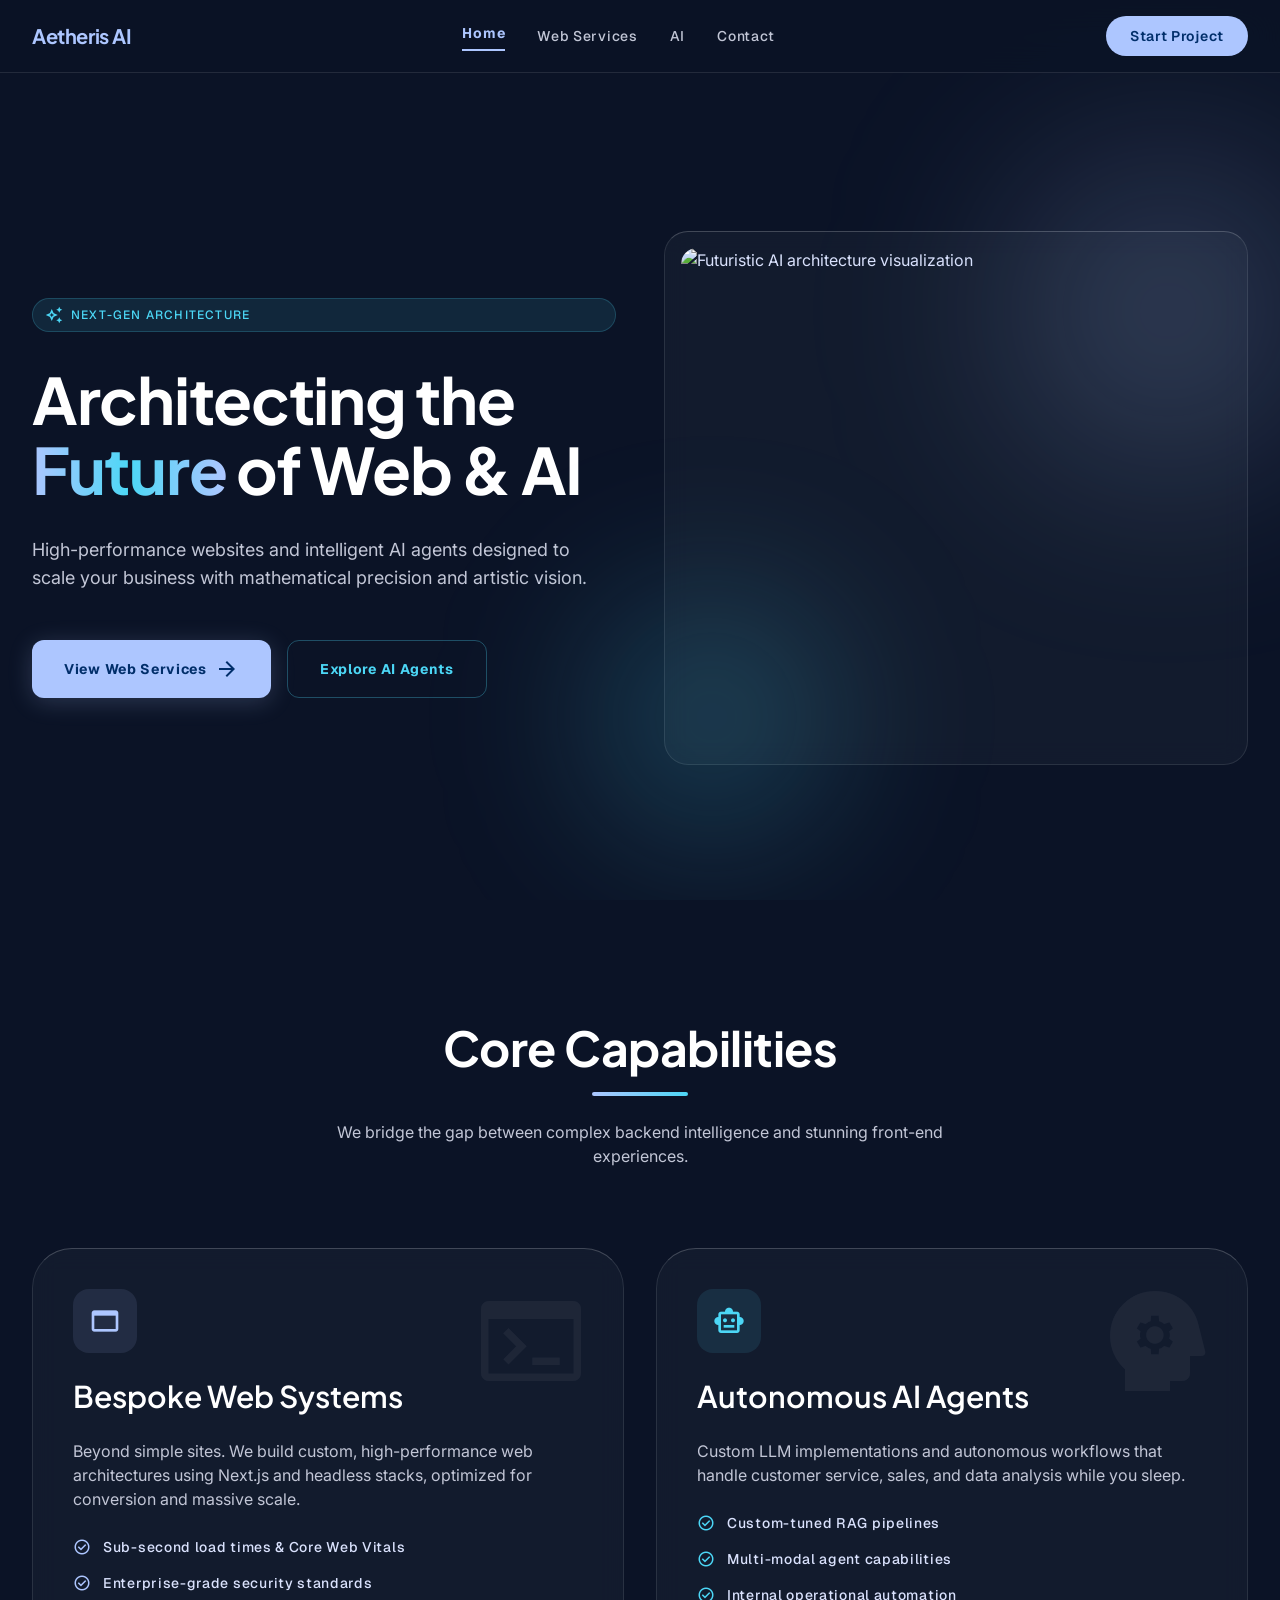
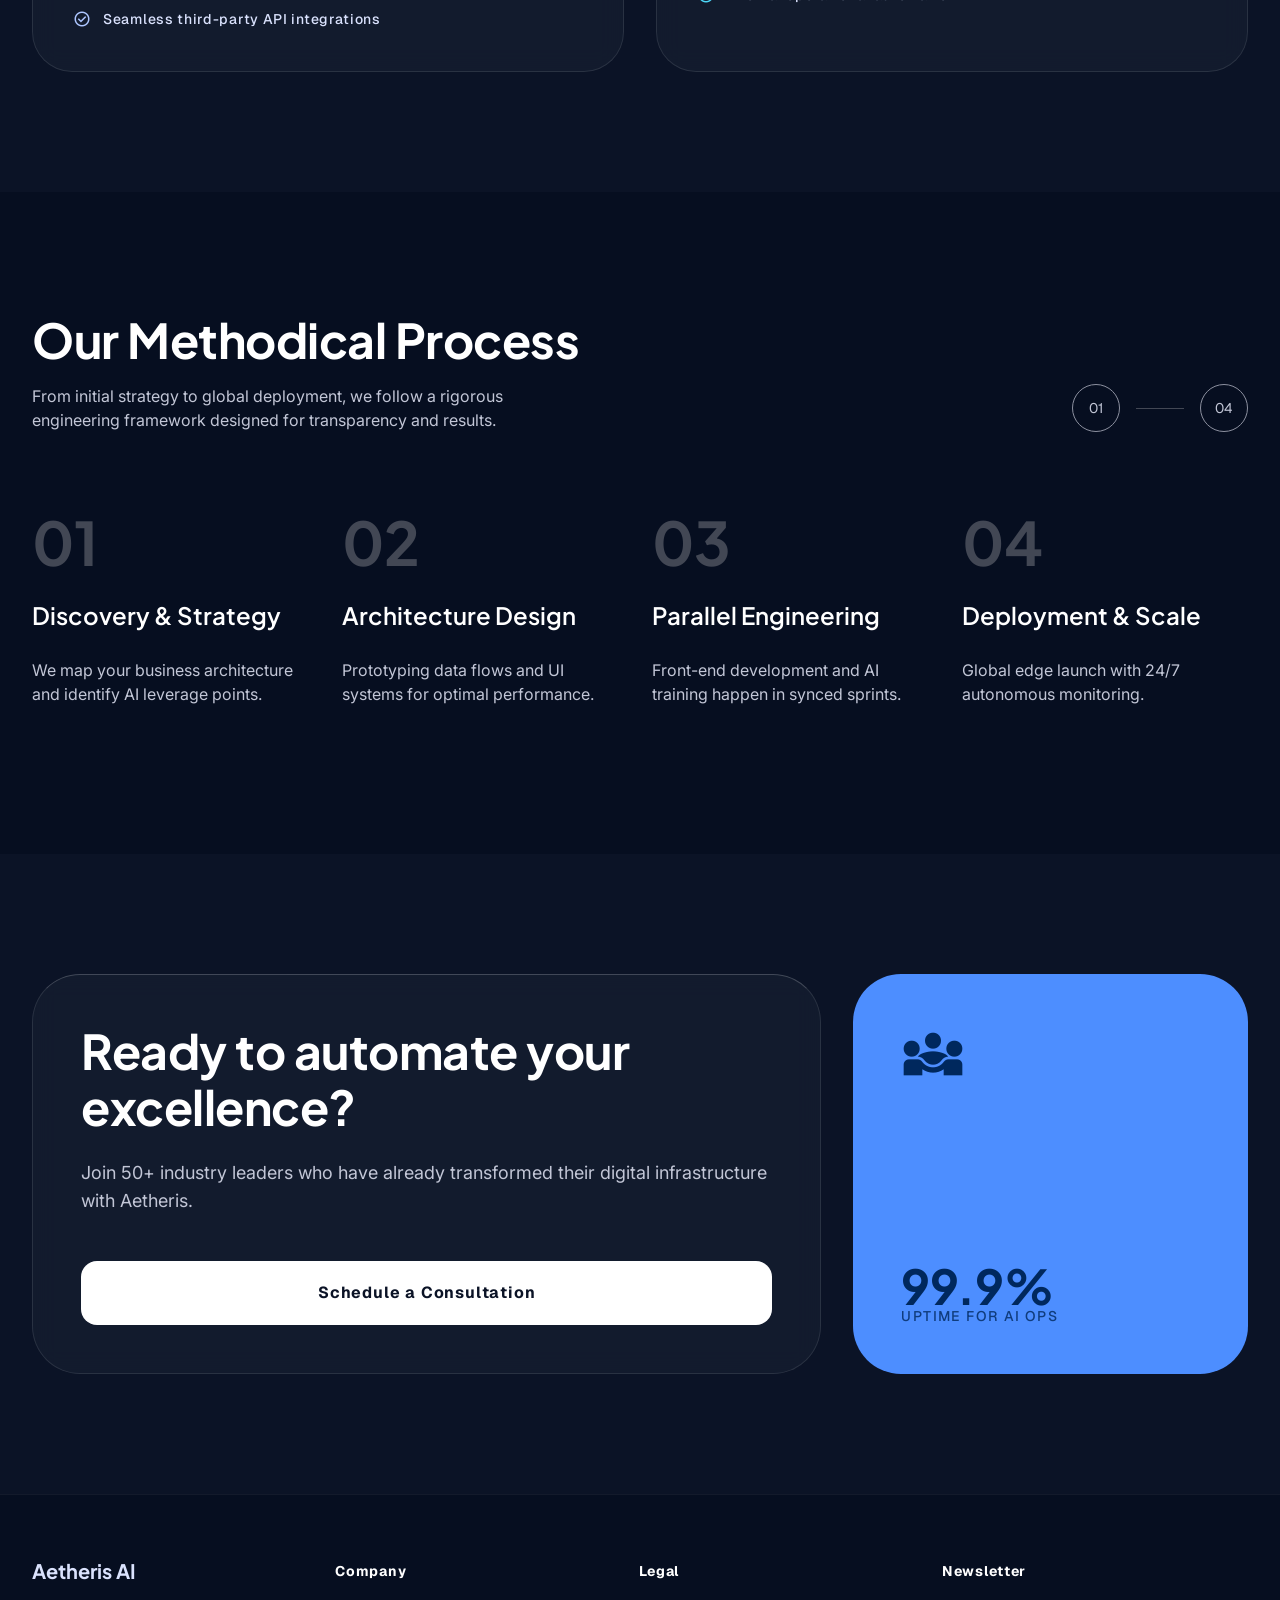
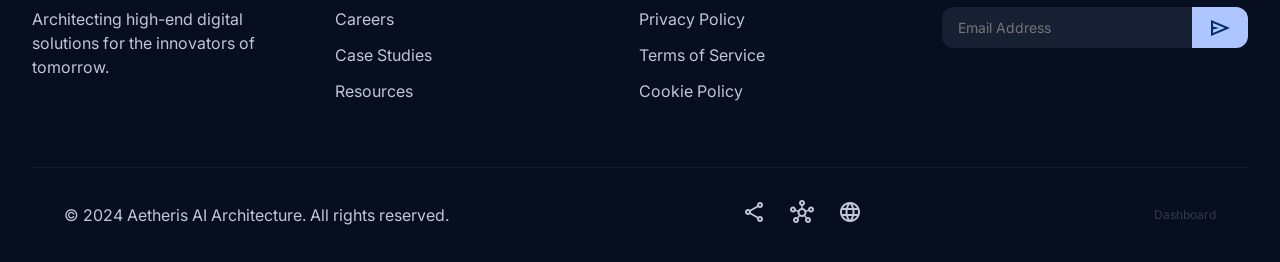
==== commit 7d7ed6b4: "Add subtle dashboard link to footer of all pages Co-Authored-By: Claude Sonnet 4.6 <noreply@anthropi" ====
--- a/index.html
+++ b/index.html
@@ -247,6 +247,7 @@
           <a href="#"><span class="material-symbols-outlined">hub</span></a>
           <a href="#"><span class="material-symbols-outlined">language</span></a>
         </div>
+        <a href="dashboard/login.html" class="admin-link">Dashboard</a>
       </div>
     </div>
   </footer>
--- a/css/globals.css
+++ b/css/globals.css
@@ -413,6 +413,8 @@
   gap: 16px;
 }
 .footer-bottom p { color: var(--on-surface-muted); font-size: 16px; }
+.admin-link { color: rgba(255,255,255,0.18); font-size: 12px; text-decoration: none; transition: color 0.2s; }
+.admin-link:hover { color: var(--on-surface-muted); }
 .footer-social { display: flex; gap: 24px; }
 .footer-social a { color: var(--on-surface-muted); transition: color 180ms; }
 .footer-social a:hover { color: var(--primary); }
